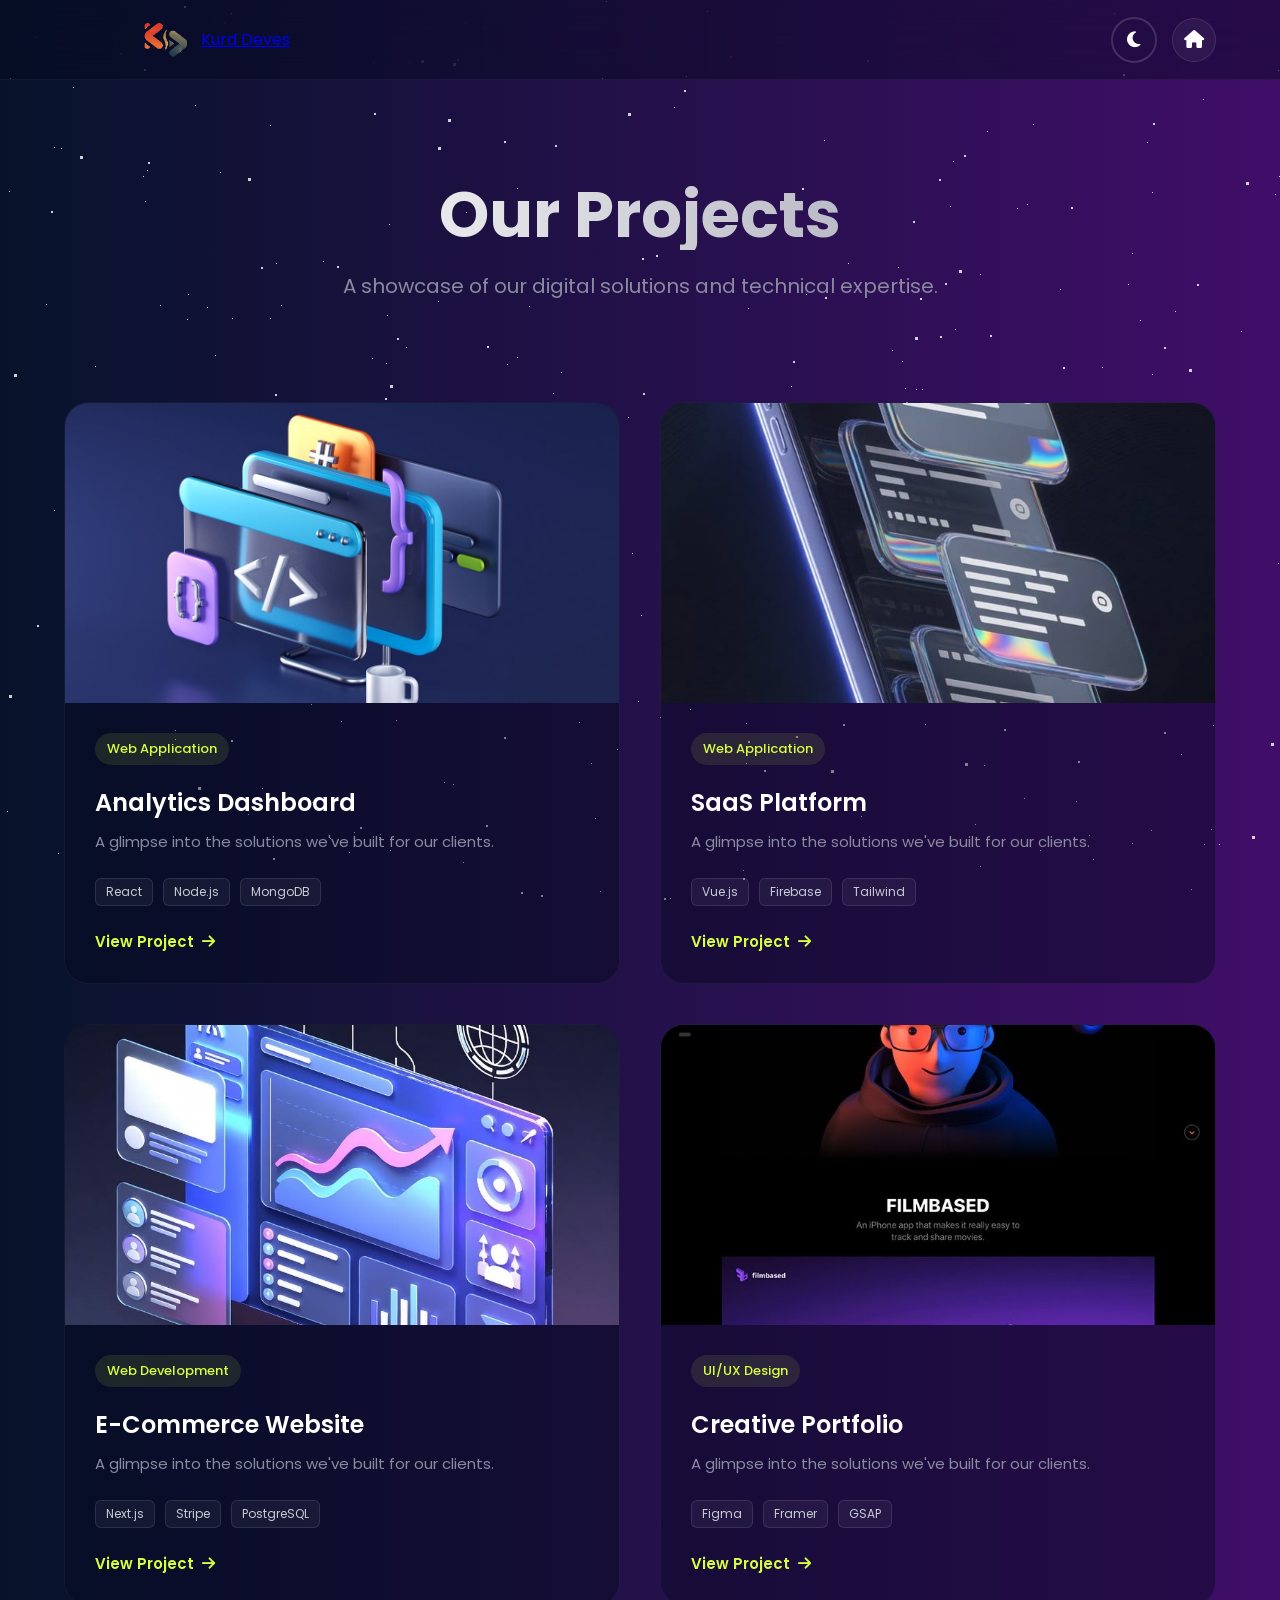
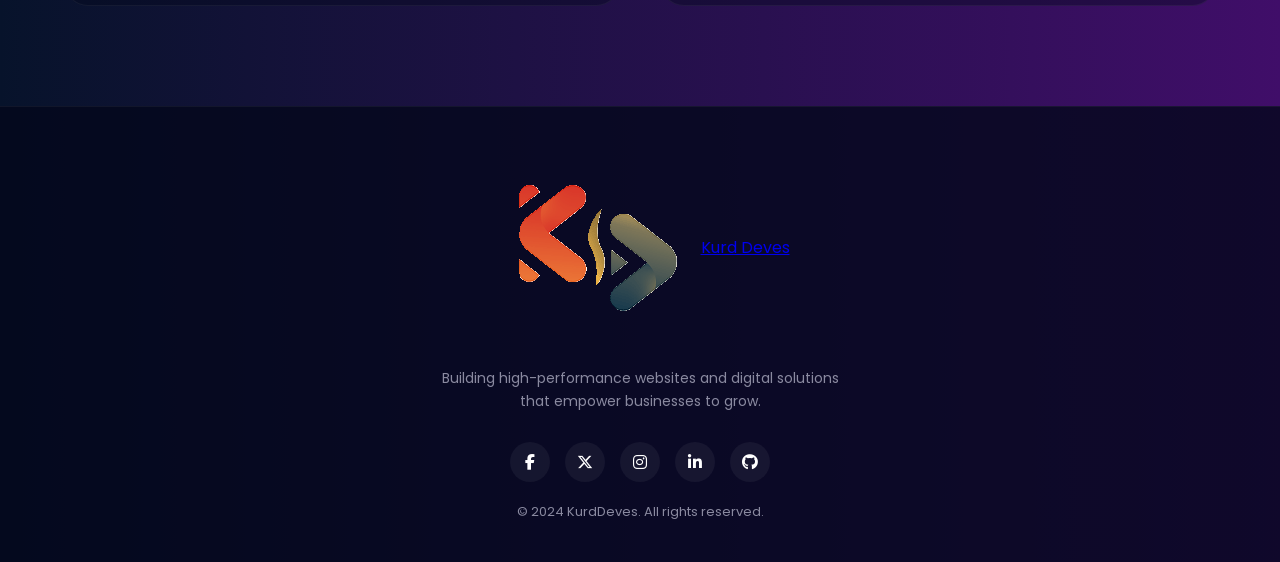
==== projects.html @ aea1fc6f "Initial commit" ====
<!DOCTYPE html>
<html lang="en" dir="ltr" data-theme="dark">

<head>
    <meta charset="UTF-8">
    <meta name="viewport" content="width=device-width, initial-scale=1.0">

    <title>Kurd Deves - Projects</title>

    <script>
        /* Apply saved language before paint to prevent a flash of the wrong language/direction */
        (function () {
            try {
                var l = localStorage.getItem('lang') || 'en';
                var el = document.documentElement;
                el.setAttribute('lang', l);
                el.setAttribute('dir', l === 'ku' ? 'rtl' : 'ltr');
            } catch (e) { }
        })();
    </script>
    <link rel="stylesheet" href="style.css">
    <link rel="stylesheet" href="projects.css">
    <link rel="preconnect" href="https://fonts.googleapis.com">
    <link rel="preconnect" href="https://fonts.gstatic.com" crossorigin>
    <link href="https://fonts.googleapis.com/css2?family=Poppins:wght@300;400;500;600;700;800&family=Noto+Kufi+Arabic:wght@300;400;500;600;700;800&display=swap"
        rel="stylesheet">
    <link rel="stylesheet" href="https://cdnjs.cloudflare.com/ajax/libs/font-awesome/6.7.2/css/all.min.css" />
</head>

<body class="projects-page">

    <!-- ================= Star Background for Dark Mode ================= -->
    <div id="stars-container">
        <div id="stars"></div>
        <div id="stars2"></div>
        <div id="stars3"></div>
    </div>
    
    <!-- ================= Page Loader ================= -->
    <div class="loader" id="page-loader">
        <div class="loader-blobs">
            <div class="blob blob-1"></div>
            <div class="blob blob-2"></div>
            <div class="blob blob-3"></div>
        </div>
    </div>

    <!-- ================= Simplified Navbar ================= -->
    <nav class="projects-navbar">
        <div class="projects-nav-left">
            <a href="Index.Html" class="logo">
                <img src="images/kurddeveslogo.png" alt="Kurd Deves Logo">
                <span>Kurd Deves</span>
            </a>
        </div>
        <div class="projects-nav-right">
            <!-- Theme Toggle -->
            <button class="theme-toggle" id="themeToggle" aria-label="Toggle theme" style="margin-right: 15px;">
                <i class="fa-solid fa-moon"></i>
            </button>
            
            <!-- Home Icon -->
            <a href="Index.Html" class="home-btn" aria-label="Home">
                <i class="fa-solid fa-house"></i>
            </a>
        </div>
    </nav>

    <!-- ================= Projects Hero ================= -->
    <section class="projects-hero">
        <div class="projects-hero-content reveal">
            <h1 data-i18n="projectsPage.ourProjects">Our Projects</h1>
            <p data-i18n="projectsPage.subtitle">A showcase of our digital solutions and technical expertise.</p>
        </div>
    </section>

    <!-- ================= Projects Grid ================= -->
    <div class="projects-page-content">
        <div class="projects-page-grid">
            
            <!-- Project 1 -->
            <div class="project-card-v2 reveal" data-delay="0">
                <div class="img-wrapper">
                    <img src="images/developing.JPG" alt="Analytics Dashboard web application project screenshot">
                </div>
                <div class="project-info">
                    <span class="project-category" data-i18n="projects.webApp">Web Application</span>
                    <h3>Analytics Dashboard</h3>
                    <p data-i18n="projects.text">A glimpse into the solutions we've built for our clients.</p>
                    <div class="project-tech">
                        <span>React</span>
                        <span>Node.js</span>
                        <span>MongoDB</span>
                    </div>
                    <a href="#" class="view-project-btn">
                        <span data-i18n="projectsPage.viewProject">View Project</span>
                        <i class="fa-solid fa-arrow-right"></i>
                    </a>
                </div>
            </div>

            <!-- Project 2 -->
            <div class="project-card-v2 reveal" data-delay="100">
                <div class="img-wrapper">
                    <img src="images/web app.JPG" alt="SaaS Platform web application project screenshot">
                </div>
                <div class="project-info">
                    <span class="project-category" data-i18n="projects.webApp">Web Application</span>
                    <h3>SaaS Platform</h3>
                    <p data-i18n="projects.text">A glimpse into the solutions we've built for our clients.</p>
                    <div class="project-tech">
                        <span>Vue.js</span>
                        <span>Firebase</span>
                        <span>Tailwind</span>
                    </div>
                    <a href="#" class="view-project-btn">
                        <span data-i18n="projectsPage.viewProject">View Project</span>
                        <i class="fa-solid fa-arrow-right"></i>
                    </a>
                </div>
            </div>

            <!-- Project 3 -->
            <div class="project-card-v2 reveal" data-delay="200">
                <div class="img-wrapper">
                    <img src="images/e comercial.JPG" alt="E-Commerce website development project screenshot">
                </div>
                <div class="project-info">
                    <span class="project-category" data-i18n="projects.webDev">Web Development</span>
                    <h3>E-Commerce Website</h3>
                    <p data-i18n="projects.text">A glimpse into the solutions we've built for our clients.</p>
                    <div class="project-tech">
                        <span>Next.js</span>
                        <span>Stripe</span>
                        <span>PostgreSQL</span>
                    </div>
                    <a href="#" class="view-project-btn">
                        <span data-i18n="projectsPage.viewProject">View Project</span>
                        <i class="fa-solid fa-arrow-right"></i>
                    </a>
                </div>
            </div>

            <!-- Project 4 -->
            <div class="project-card-v2 reveal" data-delay="300">
                <div class="img-wrapper">
                    <img src="images/profilio.JPG" alt="Creative Portfolio UI/UX design project screenshot">
                </div>
                <div class="project-info">
                    <span class="project-category" data-i18n="projects.uxDesign">UI/UX Design</span>
                    <h3>Creative Portfolio</h3>
                    <p data-i18n="projects.text">A glimpse into the solutions we've built for our clients.</p>
                    <div class="project-tech">
                        <span>Figma</span>
                        <span>Framer</span>
                        <span>GSAP</span>
                    </div>
                    <a href="#" class="view-project-btn">
                        <span data-i18n="projectsPage.viewProject">View Project</span>
                        <i class="fa-solid fa-arrow-right"></i>
                    </a>
                </div>
            </div>

        </div>
    </div>

    <!-- ================= Simplified Footer ================= -->
    <footer class="projects-footer">
        <a href="Index.Html" class="logo">
            <img src="images/kurddeveslogo.png" alt="Kurd Deves Logo">
            <span>Kurd Deves</span>
        </a>
        <p data-i18n="footer.tagline">Building high-performance websites and digital solutions that empower businesses to grow.</p>
        <div class="footer-socials">
            <a href="#" aria-label="Facebook"><i class="fa-brands fa-facebook-f"></i></a>
            <a href="#" aria-label="Twitter"><i class="fa-brands fa-x-twitter"></i></a>
            <a href="#" aria-label="Instagram"><i class="fa-brands fa-instagram"></i></a>
            <a href="#" aria-label="LinkedIn"><i class="fa-brands fa-linkedin-in"></i></a>
            <a href="#" aria-label="GitHub"><i class="fa-brands fa-github"></i></a>
        </div>
        <div style="margin-top: 20px; color: #8a8aa0; font-size: 13px;" data-i18n="footer.rights">
            © 2024 KurdDeves. All rights reserved.
        </div>
    </footer>

    <!-- ================= Scripts ================= -->
    <script src="i18n.js"></script>
    <script src="script.js"></script>
</body>

</html>
---- style.css ----
/* ================= Page Loader — Blob Animation ================= */

.loader {
    position: fixed;
    inset: 0;
    z-index: 9999;
    display: flex;
    flex-direction: column;
    align-items: center;
    justify-content: center;
    gap: 40px;
    background: linear-gradient(135deg, #07132b 0%, #400e69 100%);
    transition: opacity 0.6s ease, visibility 0.6s ease;
}

.loader.hidden {
    opacity: 0;
    visibility: hidden;
    pointer-events: none;
}

/* Gooey container — blur + contrast turns overlapping blobs into liquid metaballs */
.loader-blobs {
    position: relative;
    width: 150px;
    height: 150px;
    filter: blur(8px) contrast(18);
}

.blob {
    position: absolute;
    border-radius: 50%;
}

.blob-1 {
    width: 70px;
    height: 70px;
    background: #d7ff3f;
    top: 20px;
    left: 10px;
    animation: blobMove1 2.4s ease-in-out infinite alternate;
}

.blob-2 {
    width: 60px;
    height: 60px;
    background: #8f79ff;
    top: 50px;
    left: 70px;
    animation: blobMove2 3s ease-in-out infinite alternate;
}

.blob-3 {
    width: 50px;
    height: 50px;
    background: #7b58ff;
    top: 10px;
    left: 60px;
    animation: blobMove3 2.7s ease-in-out infinite alternate;
}

@keyframes blobMove1 {
    0% {
        transform: translate(0, 0) scale(1);
    }

    33% {
        transform: translate(30px, 20px) scale(1.1);
    }

    66% {
        transform: translate(10px, 50px) scale(0.9);
    }

    100% {
        transform: translate(40px, 10px) scale(1.15);
    }
}

@keyframes blobMove2 {
    0% {
        transform: translate(0, 0) scale(1);
    }

    33% {
        transform: translate(-20px, 30px) scale(1.2);
    }

    66% {
        transform: translate(20px, -25px) scale(0.85);
    }

    100% {
        transform: translate(-30px, 15px) scale(1.05);
    }
}

@keyframes blobMove3 {
    0% {
        transform: translate(0, 0) scale(1);
    }

    33% {
        transform: translate(25px, 35px) scale(0.9);
    }

    66% {
        transform: translate(-20px, 20px) scale(1.1);
    }

    100% {
        transform: translate(15px, -30px) scale(1.2);
    }
}

.loader-text {
    font-family: 'Poppins', sans-serif;
    font-size: 26px;
    font-weight: 700;
    color: #ffffff;
    letter-spacing: 5px;
    text-transform: uppercase;
    animation: loaderPulse 1.6s ease-in-out infinite;
}

@keyframes loaderPulse {

    0%,
    100% {
        opacity: 0.45;
    }

    50% {
        opacity: 1;
    }
}

/* ================= End Loader ================= */

/* Reset */

* {
    margin: 0;
    padding: 0;
    box-sizing: border-box;
}

body {
    font-family: 'Poppins', sans-serif;
    background: linear-gradient(90deg, #07132b, #400e69);
    overflow-x: hidden;
}

html {
    scroll-behavior: smooth;
}

/* ================= Kurdish (RTL) font + alignment support ================= */
/* Noto Kufi Arabic provides proper Arabic-script glyphs for the Kurdish translation */
html[dir="rtl"] body,
html[dir="rtl"] h1,
html[dir="rtl"] h2,
html[dir="rtl"] h3,
html[dir="rtl"] h4,
html[dir="rtl"] p,
html[dir="rtl"] span,
html[dir="rtl"] li,
html[dir="rtl"] a,
html[dir="rtl"] input,
html[dir="rtl"] textarea,
html[dir="rtl"] button,
html[dir="rtl"] kbd {
    font-family: 'Noto Kufi Arabic', 'Poppins', sans-serif;
}

/* Container */

.container {
    width: 90%;
    max-width: 1920px;
    margin: auto;
}

/* Header */

.header {
    width: 100%;
    padding: 20px 0;
    position: sticky;
    top: 0;
    z-index: 1000;
    background: rgba(10, 15, 30, 0.45);
    backdrop-filter: blur(20px);
    -webkit-backdrop-filter: blur(20px);
    border-bottom: 1px solid rgba(255, 255, 255, 0.08);
    box-shadow: 0 8px 32px 0 rgba(0, 0, 0, 0.37);
}

.header .container {
    display: flex;
    justify-content: space-between;
    align-items: center;
}

/* Header actions (language switch + theme toggle) */
.header-actions {
    display: flex;
    align-items: center;
    gap: 15px;
}

/* Logo */
.logo {
    display: flex;
    justify-content: center;
    align-items: center;
    flex-direction: row;
    gap: 10px;
}

.logo h2 {
    font-size: 32px;
    font-weight: 700;
    letter-spacing: 1px;
    color: white;
}

.logo img {
    width: 18%;
    height: 18%;
    max-width: fit-content;
}

/* Navigation */

.navbar ul {
    list-style: none;
    display: flex;
    gap: 30px;
}

.navbar a {
    color: white;
    font-weight: 500;
    text-decoration: none;
}

.navbar a:hover {
    color: #d7ff3f;
}

/* Burger button (hidden by default, shown on small mobile) */

.burger {
    display: none;
    background: rgba(255, 255, 255, .08);
    border: 1px solid rgba(255, 255, 255, .15);
    color: white;
    width: 44px;
    height: 44px;
    border-radius: 12px;
    font-size: 20px;
    cursor: pointer;
    align-items: center;
    justify-content: center;
    transition: background .3s ease, color .3s ease, border-color .3s ease, transform .3s ease, box-shadow .3s ease;
    -webkit-tap-highlight-color: transparent;
}

.burger:hover {
    background: #d7ff3f;
    color: #111;
    border-color: #d7ff3f;
    transform: translateY(-3px);
    box-shadow: 0 8px 22px rgba(215, 255, 63, .35);
}

.burger:hover i {
    transform: rotate(90deg);
}

.burger:active {
    transform: translateY(-1px) scale(.95);
}

.burger i {
    transition: transform .3s ease;
}

/* ================= Sidebar mobile navigation ================= */

/* Backdrop that dims the page content behind the sidebar */
.nav-backdrop {
    position: fixed;
    inset: 0;
    z-index: 1999;
    background: rgba(0, 0, 0, 0);
    pointer-events: none;
    transition: background 0.35s ease;
}

.nav-backdrop.open {
    background: rgba(0, 0, 0, 0.55);
    pointer-events: all;
}

.nav-overlay {
    position: fixed;
    top: 0;
    right: 0;
    z-index: 2000;
    width: 320px;
    max-width: 85vw;
    height: 100vh;
    overflow-y: auto;
    padding: 18px;
    background: rgba(10, 15, 30, 0.65);
    backdrop-filter: blur(24px);
    -webkit-backdrop-filter: blur(24px);
    transform: translateX(100%);
    transition: transform 0.38s cubic-bezier(0.25, 0.46, 0.45, 0.94),
        visibility 0.38s ease;
    box-shadow: -8px 0 32px 0 rgba(0, 0, 0, 0.4);
    border-left: 1px solid rgba(255, 255, 255, 0.08);
    /* Always in the DOM flow; visibility toggled via transform */
    display: block !important;
    visibility: hidden;
}

.nav-overlay.open {
    transform: translateX(0);
    visibility: visible;
}

.nav-header {
    display: flex;
    align-items: center;
    justify-content: space-between;
    min-height: 48px;
    padding: 0 4px;
}

.nav-overlay .brand {
    color: #fff;
    font-size: 22px;
    font-weight: 800;
    letter-spacing: -.04em;
}

.sidebar-search {
    display: flex;
    align-items: center;
    gap: 10px;
    height: 46px;
    width: 100%;
    margin: 25px 0 0;
    padding: 0 14px;
    color: #bcbcbc;
    background: rgba(255, 255, 255, .06);
    border: 1px solid rgba(255, 255, 255, .12);
    border-radius: 24px;
    backdrop-filter: blur(8px);
    transition: border-color .35s ease, box-shadow .35s ease, background .35s ease;
}

/* Language switch area inside the sidebar */
.sidebar-lang {
    display: flex;
    align-items: center;
    gap: 12px;
    padding: 0 12px 16px;
}
.sidebar-search>i {
    font-size: 14px;
    color: #bcbcbc;
    transition: color .35s ease;
    flex-shrink: 0;
}

.sidebar-search input {
    flex: 1;
    min-width: 0;
    border: none;
    outline: none;
    background: transparent;
    color: #ffffff;
    font-family: 'Poppins', sans-serif;
    font-size: 14px;
    font-weight: 400;
}

.sidebar-search input::placeholder {
    color: #8a8aa0;
}

.sidebar-search input::-webkit-search-cancel-button {
    -webkit-appearance: none;
    appearance: none;
}

.sidebar-search:hover {
    border-color: rgba(215, 255, 63, .45);
    background: rgba(255, 255, 255, .09);
}

.sidebar-search:focus-within {
    border-color: #d7ff3f;
    background: rgba(255, 255, 255, .1);
    box-shadow: 0 0 0 4px rgba(215, 255, 63, .12);
}

.sidebar-search:focus-within>i {
    color: #d7ff3f;
}

.sidebar-search:focus-within .search-kbd {
    opacity: 0;
    width: 0;
    padding: 0;
    min-width: 0;
    border: none;
}

.close-button {
    display: grid;
    place-items: center;
    width: 42px;
    height: 42px;
    border: 1px solid rgba(255, 255, 255, .22);
    border-radius: 50%;
    color: #ffffff;
    background: #05050b;
    cursor: pointer;
    transition: background .2s ease, color .2s ease, transform .2s ease;
}

.close-button:hover {
    color: #d7ff3f;
    background: #11101b;
}

.close-button:active {
    transform: scale(.95);
}

.close-button svg {
    width: 19px;
    height: 19px;
}

.nav-divider {
    height: 1px;
    margin: 34px 0;
    background: linear-gradient(90deg, transparent, rgba(255, 255, 255, .18) 12%, rgba(255, 255, 255, .18) 88%, transparent);
}

.nav-overlay .eyebrow {
    margin: 0 12px 16px;
    color: #d7ff3f;
    font-size: 13px;
    font-weight: 700;
    text-transform: uppercase;
    letter-spacing: .04em;
}

.menu {
    display: grid;
    gap: 4px;
}

.menu a {
    display: flex;
    align-items: center;
    min-height: 48px;
    padding: 0 12px;
    border-radius: 8px;
    color: rgba(255, 255, 255, .9);
    font-size: 16px;
    text-decoration: none;
    transition: color .2s ease, background .2s ease, padding .2s ease;
}

.menu a:hover,
.menu a:focus-visible {
    padding-left: 16px;
    color: #d7ff3f;
    background: rgba(215, 255, 63, .15);
    outline: none;
}

.useraccount {
    display: flex;
    flex-direction: row;
    gap: 24PX;
}

.user-icon {
    width: 46px;
    height: 46px;
    border: 2px solid rgba(255, 255, 255, .15);
    border-radius: 50%;
    display: flex;
    align-items: center;
    justify-content: center;
    color: white;
    font-size: 18px;
    transition: .35s;
}

.user-icon:hover {
    background: #d7ff3f;
    color: #111;
}

/* Header search bar (right of the user icon) */

.header-search {
    display: flex;
    align-items: center;
    gap: 10px;
    height: 46px;
    width: 220px;
    padding: 0 14px;
    color: #bcbcbc;
    background: rgba(255, 255, 255, .06);
    border: 1px solid rgba(255, 255, 255, .12);
    border-radius: 24px;
    backdrop-filter: blur(8px);
    transition: width .35s ease, border-color .35s ease, box-shadow .35s ease, background .35s ease;
}

.header-search>i {
    font-size: 14px;
    color: #bcbcbc;
    transition: color .35s ease;
    flex-shrink: 0;
}

.header-search input {
    flex: 1;
    min-width: 0;
    border: none;
    outline: none;
    background: transparent;
    color: #ffffff;
    font-family: 'Poppins', sans-serif;
    font-size: 14px;
    font-weight: 400;
}

.header-search input::placeholder {
    color: #8a8aa0;
}

/* Remove the browser-default clear button (we rely on the kbd hint + Escape) */
.header-search input::-webkit-search-cancel-button {
    -webkit-appearance: none;
    appearance: none;
}

.header-search:hover {
    border-color: rgba(215, 255, 63, .45);
    background: rgba(255, 255, 255, .09);
}

.header-search:focus-within {
    width: 280px;
    border-color: #d7ff3f;
    background: rgba(255, 255, 255, .1);
    box-shadow: 0 0 0 4px rgba(215, 255, 63, .12);
}

.header-search:focus-within>i {
    color: #d7ff3f;
}

.search-kbd {
    flex-shrink: 0;
    min-width: 22px;
    height: 22px;
    padding: 0 6px;
    display: inline-flex;
    align-items: center;
    justify-content: center;
    font-family: 'Poppins', sans-serif;
    font-size: 12px;
    font-weight: 600;
    color: #bcbcbc;
    background: rgba(255, 255, 255, .08);
    border: 1px solid rgba(255, 255, 255, .15);
    border-radius: 6px;
    transition: color .35s ease, border-color .35s ease;
}

.header-search:focus-within .search-kbd {
    opacity: 0;
    width: 0;
    padding: 0;
    min-width: 0;
    border: none;
}

/* Button */

.btn {
    background: #2563eb;
    color: white;
    padding: 12px 25px;
    border-radius: 8px;
    text-decoration: none;
    transition: .3s;
}

.btn:hover {
    background: #1d4ed8;
}

/* ================= HERO ================= */

.hero {

    min-height: 100vh;
    display: flex;
    align-items: center;
    position: relative;
    overflow: hidden;
}

.hero-container {
    display: flex;
    padding: 70px 0;
    align-items: center;
    justify-content: space-between;
    gap: 80px;
}

.hero-left {
    flex: 1;
    color: #fff;
}

.hero-left h1 {
    font-size: 78px;
    font-weight: 800;
    line-height: 1.05;
    letter-spacing: -2px;
    color: white;
}

.hero-left span {
    color: #8a78ff;
}

.hero-left span {
    color: #8f79ff;
}

.hero-left p {
    margin-top: 30px;
    margin-bottom: 45px;
    font-size: 24px;
    line-height: 1.8;
    color: #ececec;
    max-width: 540px;
}

.hero-buttons {
    display: flex;
    gap: 20px;
}

.btn-primary {
    background: #d8ff38;
    padding: 18px 36px;
    border-radius: 14px;
    color: #111;
    font-weight: 700;
    text-decoration: none;
    box-shadow: 0 10px 35px rgba(215, 255, 63, .30);
    transition: .35s;
}

.btn-primary:hover {
    transform: translateY(-4px);
}

.btn-secondary {
    padding: 18px 36px;
    border: 2px solid rgba(255, 255, 255, .35);
    border-radius: 14px;
    color: white;
    text-decoration: none;
    backdrop-filter: blur(8px);
    transition: .35s;
}

.btn-secondary:hover {
    background: rgba(255, 255, 255, .08);
}

.btn-secondary {
    border: 2px solid rgba(255, 255, 255, .4);
    color: #fff;
    text-decoration: none;
    padding: 18px 35px;
    border-radius: 14px;
}

.hero-right {
    flex: 1;
    display: flex;
    justify-content: center;
}

.hero-right img {
    width: 760px;
    max-width: 100%;
    filter:
        drop-shadow(0 45px 55px rgba(0, 0, 0, .55));
    animation: float 5s ease-in-out infinite;
}

.btn-primary,
.projects-btn {

    display: inline-flex;

    align-items: center;

    gap: 14px;

}

.btn-primary i,
.projects-btn i {

    transition: .35s;

}

.btn-primary:hover i,
.projects-btn:hover i {

    transform: translateX(6px);

}

@keyframes float {

    0% {

        transform: translateY(0);

    }

    50% {

        transform: translateY(-18px);

    }

    100% {

        transform: translateY(0);

    }

}

@keyframes float {

    0% {

        transform: translateY(0);

    }

    50% {

        transform: translateY(-18px);

    }

    100% {

        transform: translateY(0);

    }

}

@keyframes float {

    0% {

        transform: translateY(0);

    }

    50% {

        transform: translateY(-18px);

    }

    100% {

        transform: translateY(0);

    }

}

.shape {

    position: absolute;

    border: 2px solid rgba(145, 120, 255, .45);

}

.shape-1 {
    width: 170px;
    height: 170px;
    right: 260px;
    top: 180px;
    transform: rotate(45deg);
}

.shape-2 {
    width: 120px;
    height: 120px;
    right: 70px;
    top: 250px;
    border-color: #d7ff3f;
}

.dots {
    position: absolute;
    right: 330px;
    top: 110px;
    width: 80px;
    height: 80px;
    background-image: radial-gradient(#d7ff3f 2px, transparent 2px);
    background-size: 18px 18px;
    opacity: .45;
}


/* ================= Brands ================= */

.brands {
    margin-top: -60px;
    position: relative;
    z-index: 100;
}

.brands-container {
    background: #0c1025;
    border-radius: 18px;
    padding: 35px 50px;
    display: flex;
    align-items: center;
    justify-content: space-between;
    box-shadow: 0 20px 40px rgba(0, 0, 0, .35);
}

.brands-title {
    color: white;
    font-size: 15px;
    font-weight: 600;
    line-height: 1.7;
    text-transform: uppercase;
}

.brand-item {
    color: white;
    font-size: 30px;
    font-weight: 600;
    opacity: .85;
    transition: .3s;
    cursor: pointer;
}

.brand-item:hover {
    color: #acff3f;
    transform: translateY(-3px);
}

/*================ ABOUT ================*/

.about {
    padding: 120px 0 60px;
}

.section-tag {
    color: #97d800;
    font-size: 14px;
    letter-spacing: 2px;
    font-weight: 600;
}

.section-title {
    font-size: 56px;
    font-weight: 700;
    margin: 18px 0;
    color: white;
}

.section-text {
    font-size: 24px;
    line-height: 1.9;
    max-width: 760px;
    color: #ececec;
}

/*================ SERVICES ================*/

.services {
    padding: 80px 0 120px;
}

.service-grid {
    margin-top: 60px;
    display: grid;
    grid-template-columns: repeat(4, 1fr);
    gap: 30px;
}

.service-card {
    background: rgba(25, 20, 70, .35);
    backdrop-filter: blur(18px);
    border: 2px solid rgba(143, 121, 255, .8);
    border-radius: 24px;
    padding: 42px;
    transition: .45s;
    box-shadow:
        0 0 0 rgba(0, 0, 0, 0),
        0 0 35px rgba(123, 88, 255, .25);
}

.service-card.active {
    border: 2px solid #d7ff3f;
    box-shadow:
        0 0 40px rgba(215, 255, 63, .25);
}

.service-card:hover {
    transform: translateY(-12px);
    box-shadow:
        0 20px 60px rgba(0, 0, 0, .4),
        0 0 45px #7b58ff;
}

.icon {
    width: 82px;
    height: 82px;
    border-radius: 20px;
    background: rgba(60, 45, 120, .5);
    backdrop-filter: blur(10px);
    display: flex;
    align-items: center;
    justify-content: center;
    font-size: 34px;
    margin-bottom: 35px;
    box-shadow:
        0 10px 30px rgba(0, 0, 0, .35);
}

.icon {
    font-size: 32px;
    color: #8f79ff;
}

.service-card.active .icon {
    color: #d7ff3f;

}

.service-card h3 {
    color: white;
    margin-bottom: 20px;
    font-size: 28px;
}

.service-card p {
    color: #ddd;
    line-height: 1.8;
    margin-bottom: 30px;
}

.service-card a {
    display: inline-flex;
    gap: 10px;
    align-items: center;
    color: #d7ff3f;
    font-size: 18px;
    font-weight: 600;
    text-decoration: none;
    transition: .3s;
}

.service-card a:hover {
    letter-spacing: 1px;
}

@media(max-width:1100px) {

    .service-grid {
        grid-template-columns: repeat(2, 1fr);
    }

}

@media(max-width:768px) {

    .service-grid {
        grid-template-columns: 1fr;
    }

    .section-title {
        font-size: 42px;
    }

    .section-text {
        font-size: 18px;
    }

}

/*================ Projects ================*/

.projects {
    padding: 120px 0;
}

.projects-header {
    display: flex;
    justify-content: space-between;
    align-items: end;
    margin-bottom: 60px;
}

.projects-btn {
    padding: 18px 30px;
    border: 2px solid rgba(255, 255, 255, .15);
    border-radius: 14px;
    color: white;
    text-decoration: none;
    backdrop-filter: blur(10px);
    transition: .35s;
}

.projects-btn:hover {
    background: #d7ff3f;
    color: #111;
}

.projects-grid {
    display: grid;
    grid-template-columns: repeat(4, 1fr);
    gap: 25px;
}

.project-card {
    background: rgba(18, 18, 40, .55);
    border: 2px solid rgba(255, 255, 255, .08);
    border-radius: 22px;
    overflow: hidden;
    transition: .4s;
    box-shadow: 0 0 30px rgba(0, 0, 0, .25);
}

.project-card:hover {
    transform: translateY(-10px);
    box-shadow: 0 0 40px rgba(124, 88, 255, .45);
}

.project-card img {
    width: 100%;
    height: 250px;
    object-fit: cover;
    display: block;
}

.project-content {
    padding: 24px;
}

.project-content h3 {
    color: white;
    font-size: 28px;
    margin-bottom: 10px;
}

.project-content span {
    color: #bcbcbc;
    font-size: 18px;
}

/*================ Projects ================*/

.technologies {

    margin-top: 50px;

    background: rgba(8, 8, 20, .55);

    padding: 30px;

    border-radius: 22px;

}

.tech-row {
    display: flex;
    justify-content: space-between;
    align-items: center;
    flex-wrap: wrap;
    gap: 25px;
}

.tech-row span {
    color: #8f79ff;
    font-weight: 700;
}

.tech-row div {
    color: white;
    font-size: 20px;
    font-weight: 500;
    transition: .3s;
}

.tech-row div:hover {
    color: #d7ff3f;
}

/*================ CTA ================*/

.feature {
    display: flex;
    align-items: center;
    justify-content: space-between;
    padding-bottom: 20px;
    border-bottom: 1px dashed rgba(255, 255, 255, .15);
    font-size: 22px;
    color: white;
}

.feature i {
    color: #8f79ff;
    font-size: 28px;
    margin-right: 18px;
    text-shadow: 0 0 15px rgba(143, 121, 255, .7);
}

.cta {
    padding: 120px 0 70px;
}

.cta-box {
    background: #090915;
    border: 2px solid rgba(255, 255, 255, .06);
    border-radius: 28px;
    display: grid;
    grid-template-columns: 1.1fr 1fr 1fr;
    overflow: hidden;
    box-shadow: 0 0 60px rgba(0, 0, 0, .45);
}

.cta-image img {
    width: 100%;
    height: 100%;
    object-fit: cover;
    display: block;
}

.cta-content {
    padding: 70px 55px;
}

.cta-content h2 {
    font-size: 56px;
    color: white;
    margin: 20px 0;
}

.cta-content p {
    font-size: 22px;
    line-height: 1.8;
    color: #ddd;
    margin-bottom: 40px;
}

.cta-features {
    padding: 70px 45px;
    display: flex;
    flex-direction: column;
    justify-content: center;
    gap: 35px;
}

.feature {
    font-size: 24px;
    color: white;
    padding-bottom: 20px;
    border-bottom: 1px dashed rgba(255, 255, 255, .2);
}

/*================ FOOTER ================*/

footer {
    padding: 70px 0;
    background: #05050d;
    margin-top: 70px;
}

.footer-grid {
    display: grid;
    grid-template-columns: 2fr 1fr 1fr 1fr 1fr;
    gap: 60px;
}

.footer-grid h2 {
    color: white;
    font-size: 40px;
    margin-bottom: 25px;
}

.footer-grid h3 {
    color: white;
    margin-bottom: 25px;
}

.footer-grid p {
    color: #d5d5d5;
    line-height: 1.8;
}

.footer-grid ul {
    list-style: none;
    padding: 0;
}

.footer-grid li {
    margin-bottom: 18px;
    color: #d5d5d5;
    cursor: pointer;
    transition: .3s;
}

.footer-grid li:hover {
    color: #d7ff3f;
}

.socials {
    display: flex;
    gap: 18px;
}

.socials a {
    width: 50px;
    height: 50px;
    border-radius: 50%;
    background: #1b1b2f;
    display: flex;
    align-items: center;
    justify-content: center;
    text-decoration: none;
    color: white;
    transition: .3s;
}

.socials a:hover {
    background: #d7ff3f;
    color: black;
}

.footer-bottom {
    margin-top: 70px;
    padding-top: 35px;
    border-top: 1px solid rgba(255, 255, 255, .08);
    display: flex;
    justify-content: space-between;
    align-items: center;
}

.footer-bottom a {
    color: #d5d5d5;
    margin-left: 35px;
    text-decoration: none;
}

.footer-bottom a:hover {
    color: #d7ff3f;
}

.footer-grid li {
    display: flex;
    align-items: center;
    gap: 14px;
    margin-bottom: 18px;
}

.footer-grid li i {
    width: 22px;
    color: #8f79ff;
}

/* ================= Ultra Large Screen (max-width: 1920px) ================= */

@media (max-width: 1920px) {
    .container {
        width: 90%;
    }

    /* ---------- Hero ---------- */
    .hero-container {
        gap: 70px;
    }

    .hero-left h1 {
        font-size: 74px;
        letter-spacing: -1.8px;
    }

    .hero-left p {
        font-size: 23px;
        max-width: 520px;
    }

    .hero-right img {
        width: 700px;
    }

    /* ---------- Sections ---------- */
    .section-title {
        font-size: 56px;
    }

    .section-text {
        font-size: 22px;
    }
}

/* ================= Large Screen (max-width: 1440px) ================= */

@media (max-width: 1440px) {

    .container {
        width: 88%;
    }

    /* ---------- Header ---------- */
    .logo h2 {
        font-size: 28px;
    }

    .navbar ul {
        gap: 24px;
    }

    .header-search {
        width: 200px;
    }

    .header-search:focus-within {
        width: 250px;
    }

    /* ---------- Hero ---------- */
    .hero-container {
        gap: 60px;
        padding: 80px 0;
    }

    .hero-left h1 {
        font-size: 70px;
        letter-spacing: -1.5px;
    }

    .hero-left p {
        font-size: 22px;
        max-width: 480px;
    }

    .hero-right img {
        width: 640px;
    }

    /* ---------- Sections ---------- */
    .section-title {
        font-size: 52px;
    }

    .section-text {
        font-size: 20px;
    }

    /* ---------- Services ---------- */
    .service-grid {
        gap: 28px;
    }

    /* ---------- Projects ---------- */
    .projects-grid {
        gap: 28px;
    }

    /* ---------- CTA ---------- */
    .cta-content h2 {
        font-size: 48px;
    }

    .cta-content p {
        font-size: 18px;
    }
}

/* ================= Responsive ================= */

@media (max-width: 1200px) {
    .hero-container {
        gap: 48px;
    }

    .hero-left h1 {
        font-size: 62px;
    }

    .hero-left p {
        font-size: 20px;
    }

    .brands-container {
        gap: 24px;
        flex-wrap: wrap;
        justify-content: center;
        text-align: center;
    }

    .projects-grid {
        grid-template-columns: repeat(2, 1fr);
    }

    .cta-box {
        grid-template-columns: 1fr 1fr;
    }

    .cta-features {
        grid-column: 1 / -1;
        padding-top: 0;
    }

    .footer-grid {
        grid-template-columns: repeat(2, 1fr);
    }

    /* Slightly smaller search to fit the busier header layout */
    .header-search {
        width: 180px;
    }

    .header-search:focus-within {
        width: 220px;
    }
}

/* ================= Burger Nav + Wide Sidebar: 761px–1024px ================= */

@media (max-width: 1024px) {

    /* ---------- Header: switch to burger navigation ---------- */
    .header .container {
        position: relative;
        justify-content: space-between;
    }

    /* Hide the full desktop navbar and user account area */
    .navbar,
    .useraccount {
        display: none;
    }

    /* Keep theme toggle visible */
    .theme-toggle {
        display: flex;
    }

    /* Hide language button from header when burger menu appears */
    .header-actions .language-switch-wrapper {
        display: none;
    }

    /* Position theme toggle near the burger menu */
    .header-actions {
        margin-left: auto;
        margin-right: 20px;
    }

    /* Show burger button in the right corner */
    .burger {
        display: flex;
        order: 999;
    }

    /* Wider sidebar for tablet/medium screens (761px–1024px) */
    .nav-overlay {
        width: 480px;
    }

    /* ---------- Hero ---------- */
    .hero-container {
        flex-direction: column;
        text-align: center;
        padding: 56px 0;
    }

    .hero-left p {
        max-width: 100%;
        margin-left: auto;
        margin-right: auto;
    }

    .hero-buttons {
        justify-content: center;
        flex-wrap: wrap;
    }

    .hero-buttons {
        justify-content: center;
        flex-wrap: wrap;
    }

    .hero-right img {
        width: min(620px, 100%);
    }

    /* ---------- Sections ---------- */
    .section-title {
        font-size: 46px;
    }

    .section-text {
        font-size: 19px;
    }

    /* ---------- Projects ---------- */
    .projects-header {
        flex-direction: column;
        align-items: flex-start;
        gap: 24px;
    }

    /* ---------- CTA ---------- */
    .cta-box {
        grid-template-columns: 1fr;
    }

    .cta-image {
        max-height: 360px;
    }

    .cta-content,
    .cta-features {
        padding: 42px;
    }

    .cta-content h2 {
        font-size: 44px;
    }

    .cta-content p {
        font-size: 18px;
    }
}

/* ================= Burger Nav: 760px breakpoint ================= */

@media (max-width: 760px) {
    .container {
        width: 92%;
    }

    .header {
        padding: 16px 0;
    }

    .header .container {
        position: relative;
        justify-content: space-between;
    }

    /* Hide desktop nav, user account, and search bar */
    .navbar,
    .useraccount {
        display: none;
    }

    /* Narrow sidebar back to 320px on smaller mobile screens */
    .nav-overlay {
        width: 320px;
    }

    .logo h2 {
        font-size: 24px;
    }

    .logo img {
        width: 40px;
        height: 40px;
    }

    .hero-left h1 {
        font-size: 48px;
    }

    .hero-left p {
        font-size: 18px;
        margin-top: 22px;
        margin-bottom: 32px;
    }

    .btn-primary,
    .btn-secondary {
        padding: 15px 24px;
    }

    .service-grid,
    .projects-grid,
    .footer-grid {
        grid-template-columns: 1fr;
    }

    .service-card,
    .project-card {
        padding: 28px;
    }

    .section-title {
        font-size: 38px;
    }

    .section-text {
        font-size: 17px;
        line-height: 1.75;
    }

    .projects {
        padding: 90px 0;
    }

    .technologies {
        padding: 22px;
    }

    .tech-row {
        justify-content: center;
        text-align: center;
    }

    .tech-row div {
        font-size: 17px;
    }

    .cta-content,
    .cta-features {
        padding: 30px 22px;
    }

    .cta-content h2 {
        font-size: 34px;
    }

    .cta-features {
        gap: 20px;
    }

    .feature {
        font-size: 18px;
    }

    .footer-grid {
        gap: 32px;
    }

    .footer-bottom {
        flex-direction: column;
        gap: 16px;
        text-align: center;
    }

    .footer-bottom a {
        margin: 0 16px;
    }
}

/* ================= Small Mobile (max-width: 480px) ================= */

@media (max-width: 480px) {

    html {
        font-size: 15px;
    }

    .container {
        width: 90%;
    }

    /* ---------- Header ---------- */
    .header {
        padding: 12px 0;
    }

    .header .container {
        gap: 12px;
        position: relative;
        justify-content: space-between;
    }

    .logo {
        gap: 8px;
    }

    .logo h2 {
        font-size: 20px;
        letter-spacing: .5px;
    }

    .logo img {
        width: 32px;
        height: 32px;
    }

    /* ── Full-screen nav at 480px ──
       Override the right-side sidebar: expand to cover the whole viewport
       and switch from a translateX slide to a fade entrance.             */
    .nav-overlay {
        inset: 0;
        /* cover the full screen */
        width: 100%;
        max-width: 100%;
        transform: none;
        /* disable the slide-in */
        opacity: 0;
        pointer-events: none;
        transition: opacity 0.3s ease, visibility 0.3s ease;
        border-left: none;
        box-shadow: none;
    }

    .nav-overlay.open {
        transform: none;
        /* keep no slide */
        opacity: 1;
        pointer-events: all;
    }

    /* Backdrop not needed — overlay covers everything */
    .nav-backdrop {
        display: none !important;
    }

    /* ---------- Hero ---------- */
    .hero {
        min-height: auto;
    }

    .hero-container {
        padding: 36px 0 50px;
        gap: 30px;
    }

    .hero-left h1 {
        font-size: 34px;
        letter-spacing: -1px;
        line-height: 1.1;
    }

    .hero-left p {
        font-size: 15px;
        line-height: 1.7;
        margin-top: 18px;
        margin-bottom: 28px;
    }

    .hero-buttons {
        flex-direction: column;
        align-items: stretch;
        gap: 14px;
    }

    .btn-primary,
    .btn-secondary {
        justify-content: center;
        width: 100%;
        padding: 14px 20px;
        font-size: 15px;
    }

    .hero-right img {
        width: 100%;
    }

    /* Hide decorative shapes/dots that overflow on tiny screens */
    .shape,
    .dots {
        display: none;
    }

    /* ---------- Brands ---------- */
    .brands {
        margin-top: -20px;
    }

    .brands-container {
        padding: 22px 16px;
        gap: 14px;
    }

    .brands-title {
        font-size: 13px;
    }

    .brand-item {
        font-size: 20px;
    }

    /* ---------- Sections ---------- */
    .about,
    .services,
    .projects,
    .cta,
    footer {
        padding-top: 60px;
        padding-bottom: 60px;
    }

    .section-tag {
        font-size: 11px;
        letter-spacing: 1.5px;
    }

    .section-title {
        font-size: 28px;
        margin: 12px 0;
    }

    .section-text {
        font-size: 15px;
        line-height: 1.7;
    }

    /* ---------- Services ---------- */
    .service-grid {
        gap: 20px;
        margin-top: 40px;
    }

    .service-card {
        padding: 24px;
    }

    .icon {
        width: 60px;
        height: 60px;
        border-radius: 16px;
        font-size: 24px;
        margin-bottom: 22px;
    }

    .service-card h3 {
        font-size: 20px;
        margin-bottom: 14px;
    }

    .service-card p {
        font-size: 14px;
        line-height: 1.7;
        margin-bottom: 22px;
    }

    .service-card a {
        font-size: 15px;
    }

    /* ---------- Projects ---------- */
    .projects-header {
        gap: 18px;
        margin-bottom: 40px;
    }

    .projects-btn {
        padding: 14px 22px;
        font-size: 14px;
        justify-content: center;
    }

    .projects-grid {
        gap: 20px;
    }

    .project-card img {
        height: 190px;
    }

    .project-content {
        padding: 18px;
    }

    .project-content h3 {
        font-size: 20px;
    }

    .project-content span {
        font-size: 14px;
    }

    /* ---------- Technologies ---------- */
    .technologies {
        padding: 20px;
        margin-top: 40px;
    }

    .tech-row {
        gap: 14px 18px;
    }

    .tech-row span {
        width: 100%;
        text-align: center;
        font-size: 13px;
    }

    .tech-row div {
        font-size: 15px;
    }

    /* ---------- CTA ---------- */
    .cta-box {
        border-radius: 20px;
    }

    .cta-image {
        max-height: 240px;
    }

    .cta-content {
        padding: 30px 20px;
    }

    .cta-content h2 {
        font-size: 26px;
        margin: 14px 0;
    }

    .cta-content p {
        font-size: 15px;
        line-height: 1.7;
        margin-bottom: 28px;
    }

    .cta-features {
        padding: 26px 20px;
        gap: 18px;
    }

    .feature {
        font-size: 15px;
        padding-bottom: 14px;
    }

    .feature i {
        font-size: 22px;
        margin-right: 12px;
    }

    /* ---------- Footer ---------- */
    .footer-grid {
        gap: 30px;
    }

    .footer-grid h2 {
        font-size: 22px;
        margin-bottom: 16px;
    }

    .footer-grid h3 {
        font-size: 17px;
        margin-bottom: 16px;
    }

    .footer-grid p {
        font-size: 14px;
    }

    .footer-grid li {
        font-size: 14px;
        margin-bottom: 14px;
    }

    .socials {
        flex-wrap: wrap;
        gap: 12px;
    }

    .socials a {
        width: 42px;
        height: 42px;
        font-size: 16px;
    }

    .footer-bottom {
        flex-direction: column;
        gap: 14px;
        text-align: center;
    }

    .footer-bottom p {
        font-size: 13px;
    }

    .footer-bottom a {
        margin: 0 10px;
        font-size: 13px;
    }

    .footer-bottom div {
        display: flex;
        flex-wrap: wrap;
        justify-content: center;
        gap: 10px;
    }
}

/* ================= Theme Toggle Button ================= */

.theme-toggle {
    width: 46px;
    height: 46px;
    border: 2px solid rgba(255, 255, 255, .15);
    border-radius: 50%;
    display: flex;
    align-items: center;
    justify-content: center;
    color: white;
    font-size: 18px;
    cursor: pointer;
    background: transparent;
    transition: .35s;
    -webkit-tap-highlight-color: transparent;
}

.theme-toggle:hover {
    background: #d7ff3f;
    color: #111;
    border-color: #d7ff3f;
}

.theme-toggle:active {
    transform: scale(.92);
}

.theme-toggle i {
    transition: transform .4s ease;
}

.theme-toggle:hover i {
    transform: rotate(30deg);
}

/* ================= Smooth Theme Transition ================= */

body,
.header,
.nav-overlay,
.hero,
.brands-container,
.about,
.services,
.projects,
.technologies,
.cta-box,
footer,
.service-card,
.project-card,
.btn-secondary,
.projects-btn,
.header-search,
.sidebar-search,
.user-icon,
.theme-toggle {
    transition: background-color 0.4s ease, color 0.4s ease, border-color 0.4s ease, box-shadow 0.4s ease;
}

/* ================= Light Theme Overrides ================= */

[data-theme="light"] body {
    background: linear-gradient(90deg, #f0f2f5, #e2e6ed);
}

[data-theme="light"] .loader {
    background: linear-gradient(135deg, #e2e6ed 0%, #c8cee0 100%);
}

[data-theme="light"] .loader-text {
    color: #1a1a2e;
}

/* Header */
[data-theme="light"] .header {
    background: rgba(255, 255, 255, 0.65);
    backdrop-filter: blur(20px);
    -webkit-backdrop-filter: blur(20px);
    border-bottom: 1px solid rgba(255, 255, 255, 0.4);
    box-shadow: 0 8px 32px 0 rgba(31, 38, 135, 0.07);
}

[data-theme="light"] .logo h2 {
    color: #1a1a2e;
}

[data-theme="light"] .navbar a {
    color: #333;
}

[data-theme="light"] .navbar a:hover {
    color: #7b58ff;
}

[data-theme="light"] .user-icon {
    border-color: rgba(0, 0, 0, .12);
    color: #333;
}

[data-theme="light"] .user-icon:hover {
    background: #7b58ff;
    color: #fff;
    border-color: #7b58ff;
}

[data-theme="light"] .theme-toggle {
    border-color: rgba(0, 0, 0, .12);
    color: #333;
}

[data-theme="light"] .theme-toggle:hover {
    background: #7b58ff;
    color: #fff;
    border-color: #7b58ff;
}

[data-theme="light"] .burger {
    background: rgba(0, 0, 0, .06);
    border-color: rgba(0, 0, 0, .1);
    color: #333;
}

[data-theme="light"] .burger:hover {
    background: #7b58ff;
    color: #fff;
    border-color: #7b58ff;
    box-shadow: 0 8px 22px rgba(123, 88, 255, .35);
}

/* Header search bar */
[data-theme="light"] .header-search {
    background: rgba(0, 0, 0, .04);
    border-color: rgba(0, 0, 0, .1);
    color: #666;
}

[data-theme="light"] .header-search>i {
    color: #666;
}

[data-theme="light"] .header-search input {
    color: #333;
}

[data-theme="light"] .header-search input::placeholder {
    color: #999;
}

[data-theme="light"] .header-search:hover {
    border-color: rgba(123, 88, 255, .45);
    background: rgba(0, 0, 0, .06);
}

[data-theme="light"] .header-search:focus-within {
    border-color: #7b58ff;
    background: rgba(0, 0, 0, .07);
    box-shadow: 0 0 0 4px rgba(123, 88, 255, .12);
}

[data-theme="light"] .header-search:focus-within>i {
    color: #7b58ff;
}

[data-theme="light"] .search-kbd {
    color: #666;
    background: rgba(0, 0, 0, .06);
    border-color: rgba(0, 0, 0, .1);
}

/* Mobile nav overlay */
[data-theme="light"] .nav-overlay {
    background: rgba(255, 255, 255, 0.7);
    backdrop-filter: blur(24px);
    -webkit-backdrop-filter: blur(24px);
    border-left: 1px solid rgba(255, 255, 255, 0.5);
    box-shadow: -8px 0 32px 0 rgba(31, 38, 135, 0.1);
}

[data-theme="light"] .nav-overlay .brand {
    color: #1a1a2e;
}

[data-theme="light"] .sidebar-search {
    border-color: rgba(0, 0, 0, .15);
    color: #555;
    background: rgba(255, 255, 255, .5);
}

[data-theme="light"] .sidebar-search input {
    color: #333;
}

[data-theme="light"] .sidebar-search input::placeholder {
    color: #999;
}

[data-theme="light"] .sidebar-search>i {
    color: #666;
}

[data-theme="light"] .sidebar-search:hover {
    border-color: rgba(123, 88, 255, .45);
    background: rgba(0, 0, 0, .06);
}

[data-theme="light"] .sidebar-search:focus-within {
    border-color: #7b58ff;
    background: rgba(0, 0, 0, .07);
    box-shadow: 0 0 0 4px rgba(123, 88, 255, .12);
}

[data-theme="light"] .sidebar-search:focus-within>i {
    color: #7b58ff;
}

[data-theme="light"] .close-button {
    border-color: rgba(0, 0, 0, .15);
    color: #333;
    background: rgba(255, 255, 255, .6);
}

[data-theme="light"] .close-button:hover {
    color: #7b58ff;
    background: rgba(123, 88, 255, .1);
}

[data-theme="light"] .nav-divider {
    background: linear-gradient(90deg, transparent, rgba(0, 0, 0, .12) 12%, rgba(0, 0, 0, .12) 88%, transparent);
}

[data-theme="light"] .menu a {
    color: rgba(0, 0, 0, .8);
}

[data-theme="light"] .menu a:hover,
[data-theme="light"] .menu a:focus-visible {
    color: #7b58ff;
    background: rgba(123, 88, 255, .1);
}

/* Hero */
[data-theme="light"] .hero-left {
    color: #1a1a2e;
}

[data-theme="light"] .hero-left h1 {
    color: #1a1a2e;
}

[data-theme="light"] .hero-left span {
    color: #7b58ff;
}

[data-theme="light"] .hero-left p {
    color: #555;
}

[data-theme="light"] .btn-primary {
    background: #d7ff3f;
    box-shadow: 0 10px 35px rgba(123, 88, 255, .30);
}

[data-theme="light"] .btn-secondary {
    border-color: rgba(0, 0, 0, .2);
    color: #333;
}

[data-theme="light"] .btn-secondary:hover {
    background: rgba(0, 0, 0, .06);
}

[data-theme="light"] .shape-1 {
    border-color: rgba(123, 88, 255, .35);
}

[data-theme="light"] .shape-2 {
    border-color: #7b58ff;
}

[data-theme="light"] .dots {
    background-image: radial-gradient(#7b58ff 2px, transparent 2px);
}

/* Brands */
[data-theme="light"] .brands-container {
    background: #fff;
    box-shadow: 0 20px 40px rgba(0, 0, 0, .1);
}

[data-theme="light"] .brands-title {
    color: #555;
}

[data-theme="light"] .brand-item {
    color: #333;
}

[data-theme="light"] .brand-item:hover {
    color: #7b58ff;
}

/* About */
[data-theme="light"] .section-title {
    color: #1a1a2e;
}

[data-theme="light"] .section-text {
    color: #555;
}

/* Services */
[data-theme="light"] .service-card {
    background: rgba(255, 255, 255, .7);
    border-color: rgba(123, 88, 255, .4);
    box-shadow: 0 0 35px rgba(123, 88, 255, .1);
}

[data-theme="light"] .service-card.active {
    border-color: #7b58ff;
    box-shadow: 0 0 40px rgba(123, 88, 255, .2);
}

[data-theme="light"] .service-card:hover {
    box-shadow: 0 20px 60px rgba(0, 0, 0, .12), 0 0 45px rgba(123, 88, 255, .2);
}

[data-theme="light"] .icon {
    background: rgba(123, 88, 255, .1);
    box-shadow: 0 10px 30px rgba(0, 0, 0, .08);
}

[data-theme="light"] .service-card h3 {
    color: #1a1a2e;
}

[data-theme="light"] .service-card p {
    color: #555;
}

[data-theme="light"] .service-card a {
    color: #7b58ff;
}

/* Projects */
[data-theme="light"] .projects-btn {
    border-color: rgba(0, 0, 0, .15);
    color: #333;
}

[data-theme="light"] .projects-btn:hover {
    background: #7b58ff;
    color: #fff;
}

[data-theme="light"] .project-card {
    background: rgba(255, 255, 255, .7);
    border-color: rgba(0, 0, 0, .08);
    box-shadow: 0 0 30px rgba(0, 0, 0, .08);
}

[data-theme="light"] .project-card:hover {
    box-shadow: 0 0 40px rgba(123, 88, 255, .25);
}

[data-theme="light"] .project-content h3 {
    color: #1a1a2e;
}

[data-theme="light"] .project-content span {
    color: #777;
}

/* Technologies */
[data-theme="light"] .technologies {
    background: rgba(255, 255, 255, .7);
}

[data-theme="light"] .tech-row span {
    color: #7b58ff;
}

[data-theme="light"] .tech-row div {
    color: #333;
}

[data-theme="light"] .tech-row div:hover {
    color: #7b58ff;
}

/* CTA */
[data-theme="light"] .cta-box {
    background: #fff;
    border-color: rgba(0, 0, 0, .06);
    box-shadow: 0 0 60px rgba(0, 0, 0, .1);
}

[data-theme="light"] .cta-content h2 {
    color: #1a1a2e;
}

[data-theme="light"] .cta-content p {
    color: #555;
}

[data-theme="light"] .feature {
    color: #333;
    border-bottom-color: rgba(0, 0, 0, .1);
}

[data-theme="light"] .feature i {
    color: #7b58ff;
    text-shadow: 0 0 15px rgba(123, 88, 255, .4);
}

/* Footer */
[data-theme="light"] footer {
    background: #f5f5fa;
}

[data-theme="light"] .footer-grid h2,
[data-theme="light"] .footer-grid h3 {
    color: #1a1a2e;
}

[data-theme="light"] .footer-grid p,
[data-theme="light"] .footer-grid li {
    color: #555;
}

[data-theme="light"] .footer-grid li i {
    color: #7b58ff;
}

[data-theme="light"] .footer-bottom {
    border-top-color: rgba(0, 0, 0, .08);
}

[data-theme="light"] .footer-bottom p,
[data-theme="light"] .footer-bottom a {
    color: #777;
}

[data-theme="light"] .footer-bottom a:hover {
    color: #7b58ff;
}

[data-theme="light"] .socials a {
    background: #e8e8f0;
    color: #333;
}

[data-theme="light"] .socials a:hover {
    background: #7b58ff;
    color: #fff;
}

/* ============================================================
   ANIMATIONS & ENHANCEMENTS
   ============================================================ */

/* ================= Scroll Progress Bar ================= */

.scroll-progress {
    position: fixed;
    top: 0;
    left: 0;
    height: 3px;
    width: 0;
    background: linear-gradient(90deg, #d7ff3f, #8f79ff);
    z-index: 3000;
    transition: width 0.1s linear;
    box-shadow: 0 0 12px rgba(215, 255, 63, .6);
}

/* ================= Scroll Reveal System ================= */

.reveal {
    opacity: 0;
    transform: translateY(40px);
    transition: opacity 0.8s cubic-bezier(0.16, 1, 0.3, 1),
        transform 0.8s cubic-bezier(0.16, 1, 0.3, 1);
}

.reveal.visible {
    opacity: 1;
    transform: translateY(0);
}

/* ================= Hero Entrance Animations ================= */

.hero-animate {
    opacity: 0;
    transform: translateY(40px);
    transition: opacity 0.9s cubic-bezier(0.16, 1, 0.3, 1),
        transform 0.9s cubic-bezier(0.16, 1, 0.3, 1);
}

.hero-animate.visible {
    opacity: 1;
    transform: translateY(0);
}

/* ================= Navbar scrolled state ================= */

.header.scrolled {
    padding: 12px 0;
    background: rgba(7, 9, 25, .85);
    box-shadow: 0 6px 30px rgba(0, 0, 0, .35);
}

[data-theme="light"] .header.scrolled {
    background: rgba(255, 255, 255, .92);
    box-shadow: 0 6px 30px rgba(0, 0, 0, .08);
}

/* Smooth transition for header padding + background */
.header {
    transition: padding 0.35s ease, background-color 0.4s ease, box-shadow 0.35s ease;
}

/* ================= Active nav link styling ================= */

.nav-link {
    position: relative;
    transition: color 0.3s ease;
}

.nav-link::after {
    content: '';
    position: absolute;
    bottom: -6px;
    left: 50%;
    transform: translateX(-50%);
    width: 0;
    height: 2px;
    background: #d7ff3f;
    border-radius: 2px;
    transition: width 0.3s ease;
}

.nav-link:hover::after,
.nav-link.active::after {
    width: 100%;
}

.nav-link.active {
    color: #d7ff3f;
}

[data-theme="light"] .nav-link.active {
    color: #7b58ff;
}

[data-theme="light"] .nav-link::after {
    background: #7b58ff;
}

/* ================= Back to Top Button ================= */

.back-to-top {
    position: fixed;
    bottom: 30px;
    right: 30px;
    width: 50px;
    height: 50px;
    border-radius: 50%;
    background: #d7ff3f;
    color: #111;
    border: none;
    font-size: 18px;
    cursor: pointer;
    display: flex;
    align-items: center;
    justify-content: center;
    opacity: 0;
    visibility: hidden;
    transform: translateY(20px) scale(0.8);
    transition: opacity 0.4s ease, transform 0.4s ease, visibility 0.4s ease, box-shadow 0.3s ease;
    z-index: 1500;
    box-shadow: 0 8px 24px rgba(215, 255, 63, .4);
}

.back-to-top.show {
    opacity: 1;
    visibility: visible;
    transform: translateY(0) scale(1);
}

.back-to-top:hover {
    transform: translateY(-4px) scale(1.05);
    box-shadow: 0 12px 32px rgba(215, 255, 63, .55);
}

.back-to-top:active {
    transform: translateY(-1px) scale(0.95);
}

/* ================= Contact Section ================= */

.contact {
    padding: 100px 0;
}

.contact-header {
    text-align: center;
    margin-bottom: 60px;
}

.contact-header .section-text {
    margin: 0 auto;
}

.contact-grid {
    display: grid;
    grid-template-columns: 1fr 1.4fr;
    gap: 50px;
    align-items: start;
}

/* Contact info cards */
.contact-info {
    display: flex;
    flex-direction: column;
    gap: 22px;
}

.info-card {
    display: flex;
    align-items: center;
    gap: 20px;
    padding: 26px 28px;
    background: rgba(25, 20, 70, .35);
    backdrop-filter: blur(18px);
    border: 1px solid rgba(143, 121, 255, .25);
    border-radius: 18px;
    transition: transform 0.35s ease, border-color 0.35s ease, box-shadow 0.35s ease;
}

.info-card:hover {
    transform: translateX(8px);
    border-color: #d7ff3f;
    box-shadow: 0 10px 30px rgba(215, 255, 63, .15);
}

.info-icon {
    flex-shrink: 0;
    width: 56px;
    height: 56px;
    border-radius: 14px;
    background: rgba(60, 45, 120, .5);
    display: flex;
    align-items: center;
    justify-content: center;
    font-size: 22px;
    color: #8f79ff;
    transition: background 0.35s ease, color 0.35s ease;
}

.info-card:hover .info-icon {
    background: #d7ff3f;
    color: #111;
}

.info-card h4 {
    color: white;
    font-size: 18px;
    margin-bottom: 4px;
}

.info-card p {
    color: #bcbcbc;
    font-size: 15px;
}

/* Contact form */
.contact-form {
    padding: 40px;
    background: rgba(25, 20, 70, .35);
    backdrop-filter: blur(18px);
    border: 1px solid rgba(143, 121, 255, .25);
    border-radius: 22px;
}

.sr-only,
.contact-honeypot {
    position: absolute;
    width: 1px;
    height: 1px;
    padding: 0;
    margin: -1px;
    overflow: hidden;
    clip: rect(0, 0, 0, 0);
    white-space: nowrap;
    border: 0;
}

.form-group {
    margin-bottom: 20px;
    position: relative;
}

.form-group input,
.form-group textarea {
    width: 100%;
    padding: 15px 18px;
    background: rgba(4, 8, 28, .4);
    border: 1px solid rgba(255, 255, 255, .12);
    border-radius: 12px;
    color: #fff;
    font-family: 'Poppins', sans-serif;
    font-size: 15px;
    outline: none;
    transition: border-color 0.3s ease, box-shadow 0.3s ease, background 0.3s ease;
    resize: vertical;
}

.form-group input::placeholder,
.form-group textarea::placeholder {
    color: #8a8aa0;
}

.form-group input:focus,
.form-group textarea:focus {
    border-color: #d7ff3f;
    background: rgba(4, 8, 28, .6);
    box-shadow: 0 0 0 4px rgba(215, 255, 63, .12);
}

.form-group input.invalid,
.form-group textarea.invalid {
    border-color: #ff5b6e;
    box-shadow: 0 0 0 4px rgba(255, 91, 110, .12);
}

.error-msg {
    display: block;
    color: #ff5b6e;
    font-size: 13px;
    margin-top: 6px;
    min-height: 16px;
}

.contact-submit {
    width: 100%;
    justify-content: center;
    border: none;
    cursor: pointer;
    font-size: 16px;
    font-family: 'Poppins', sans-serif;
}

.contact-submit:disabled {
    cursor: not-allowed;
    opacity: .75;
}

.form-success {
    display: none;
    align-items: center;
    gap: 10px;
    margin-top: 20px;
    padding: 14px 18px;
    background: rgba(46, 204, 113, .12);
    border: 1px solid rgba(46, 204, 113, .4);
    border-radius: 12px;
    color: #2ecc71;
    font-size: 15px;
}

.form-success.error {
    background: rgba(255, 91, 110, .12);
    border-color: rgba(255, 91, 110, .4);
    color: #ff5b6e;
}

.form-success.show {
    display: flex;
    animation: fadeInUp 0.4s ease;
}

@keyframes fadeInUp {
    from {
        opacity: 0;
        transform: translateY(10px);
    }

    to {
        opacity: 1;
        transform: translateY(0);
    }
}

/* ================= Light theme: Contact section ================= */

[data-theme="light"] .info-card {
    background: rgba(255, 255, 255, .7);
    border-color: rgba(123, 88, 255, .2);
}

[data-theme="light"] .info-card:hover {
    border-color: #7b58ff;
    box-shadow: 0 10px 30px rgba(123, 88, 255, .15);
}

[data-theme="light"] .info-icon {
    background: rgba(123, 88, 255, .12);
}

[data-theme="light"] .info-card:hover .info-icon {
    background: #7b58ff;
    color: #fff;
}

[data-theme="light"] .info-card h4 {
    color: #1a1a2e;
}

[data-theme="light"] .info-card p {
    color: #666;
}

[data-theme="light"] .contact-form {
    background: rgba(255, 255, 255, .7);
    border-color: rgba(123, 88, 255, .2);
}

[data-theme="light"] .form-group input,
[data-theme="light"] .form-group textarea {
    background: rgba(0, 0, 0, .03);
    border-color: rgba(0, 0, 0, .1);
    color: #333;
}

[data-theme="light"] .form-group input::placeholder,
[data-theme="light"] .form-group textarea::placeholder {
    color: #999;
}

[data-theme="light"] .form-group input:focus,
[data-theme="light"] .form-group textarea:focus {
    border-color: #7b58ff;
    background: rgba(0, 0, 0, .05);
    box-shadow: 0 0 0 4px rgba(123, 88, 255, .12);
}

/* ================= Enhanced card hover glow ================= */

.service-card,
.project-card {
    transform-style: preserve-3d;
    will-change: transform;
}

/* ================= Responsive: Contact ================= */

@media (max-width: 992px) {
    .contact-grid {
        grid-template-columns: 1fr;
    }
}

@media (max-width: 768px) {
    .contact {
        padding: 70px 0;
    }

    .contact-form {
        padding: 26px;
    }

    .info-card {
        padding: 20px;
    }

    .back-to-top {
        width: 44px;
        height: 44px;
        bottom: 20px;
        right: 20px;
    }
}

/* ================= Star Background Container ================= */
#stars-container {
    position: fixed;
    top: 0;
    left: 0;
    width: 100%;
    height: 100%;
    z-index: -1;
    color: #bcbcbc;
    font-size: 15px;
}

/* Contact form */
.contact-form {
    padding: 40px;
    background: rgba(25, 20, 70, .35);
    backdrop-filter: blur(18px);
    border: 1px solid rgba(143, 121, 255, .25);
    border-radius: 22px;
}

.form-group {
    margin-bottom: 20px;
    position: relative;
}

.form-group input,
.form-group textarea {
    width: 100%;
    padding: 15px 18px;
    background: rgba(4, 8, 28, .4);
    border: 1px solid rgba(255, 255, 255, .12);
    border-radius: 12px;
    color: #fff;
    font-family: 'Poppins', sans-serif;
    font-size: 15px;
    outline: none;
    transition: border-color 0.3s ease, box-shadow 0.3s ease, background 0.3s ease;
    resize: vertical;
}

.form-group input::placeholder,
.form-group textarea::placeholder {
    color: #8a8aa0;
}

.form-group input:focus,
.form-group textarea:focus {
    border-color: #d7ff3f;
    background: rgba(4, 8, 28, .6);
    box-shadow: 0 0 0 4px rgba(215, 255, 63, .12);
}

.form-group input.invalid,
.form-group textarea.invalid {
    border-color: #ff5b6e;
    box-shadow: 0 0 0 4px rgba(255, 91, 110, .12);
}

.error-msg {
    display: block;
    color: #ff5b6e;
    font-size: 13px;
    margin-top: 6px;
    min-height: 16px;
}

.contact-submit {
    width: 100%;
    justify-content: center;
    border: none;
    cursor: pointer;
    font-size: 16px;
    font-family: 'Poppins', sans-serif;
}

.form-success {
    display: none;
    align-items: center;
    gap: 10px;
    margin-top: 20px;
    padding: 14px 18px;
    background: rgba(46, 204, 113, .12);
    border: 1px solid rgba(46, 204, 113, .4);
    border-radius: 12px;
    color: #2ecc71;
    font-size: 15px;
}

.form-success.show {
    display: flex;
    animation: fadeInUp 0.4s ease;
}

@keyframes fadeInUp {
    from {
        opacity: 0;
        transform: translateY(10px);
    }

    to {
        opacity: 1;
        transform: translateY(0);
    }
}

/* ================= Light theme: Contact section ================= */

[data-theme="light"] .info-card {
    background: rgba(255, 255, 255, .7);
    border-color: rgba(123, 88, 255, .2);
}

[data-theme="light"] .info-card:hover {
    border-color: #7b58ff;
    box-shadow: 0 10px 30px rgba(123, 88, 255, .15);
}

[data-theme="light"] .info-icon {
    background: rgba(123, 88, 255, .12);
}

[data-theme="light"] .info-card:hover .info-icon {
    background: #7b58ff;
    color: #fff;
}

[data-theme="light"] .info-card h4 {
    color: #1a1a2e;
}

[data-theme="light"] .info-card p {
    color: #666;
}

[data-theme="light"] .contact-form {
    background: rgba(255, 255, 255, .7);
    border-color: rgba(123, 88, 255, .2);
}

[data-theme="light"] .form-group input,
[data-theme="light"] .form-group textarea {
    background: rgba(0, 0, 0, .03);
    border-color: rgba(0, 0, 0, .1);
    color: #333;
}

[data-theme="light"] .form-group input::placeholder,
[data-theme="light"] .form-group textarea::placeholder {
    color: #999;
}

[data-theme="light"] .form-group input:focus,
[data-theme="light"] .form-group textarea:focus {
    border-color: #7b58ff;
    background: rgba(0, 0, 0, .05);
    box-shadow: 0 0 0 4px rgba(123, 88, 255, .12);
}

/* ================= Enhanced card hover glow ================= */

.service-card,
.project-card {
    transform-style: preserve-3d;
    will-change: transform;
}

/* ================= Responsive: Contact ================= */

@media (max-width: 992px) {
    .contact-grid {
        grid-template-columns: 1fr;
    }
}

@media (max-width: 768px) {
    .contact {
        padding: 70px 0;
    }

    .contact-form {
        padding: 26px;
    }

    .info-card {
        padding: 20px;
    }

    .back-to-top {
        width: 44px;
        height: 44px;
        bottom: 20px;
        right: 20px;
    }
}

/* ================= Star Background Container ================= */
#stars-container {
    position: fixed;
    top: 0;
    left: 0;
    width: 100%;
    height: 100%;
    z-index: -1;
    overflow: hidden;
    pointer-events: none;
    opacity: 0.8;
}

[data-theme="light"] #stars-container {
    display: none;
}

/* ================= Language Text Styles ================= */
.lang-text {
    color: #fff;
    font-weight: 500;
    font-size: 16px;
    letter-spacing: 0.5px;
}

.form-group input,
.form-group textarea {
    width: 100%;
    padding: 15px 18px;
    background: rgba(4, 8, 28, .4);
    border: 1px solid rgba(255, 255, 255, .12);
    border-radius: 12px;
    color: #fff;
    font-family: 'Poppins', sans-serif;
    font-size: 15px;
    outline: none;
    transition: border-color 0.3s ease, box-shadow 0.3s ease, background 0.3s ease;
    resize: vertical;
}

.form-group input::placeholder,
.form-group textarea::placeholder {
    color: #8a8aa0;
}

.form-group input:focus,
.form-group textarea:focus {
    border-color: #d7ff3f;
    background: rgba(4, 8, 28, .6);
    box-shadow: 0 0 0 4px rgba(215, 255, 63, .12);
}

.form-group input.invalid,
.form-group textarea.invalid {
    border-color: #ff5b6e;
    box-shadow: 0 0 0 4px rgba(255, 91, 110, .12);
}

.error-msg {
    display: block;
    color: #ff5b6e;
    font-size: 13px;
    margin-top: 6px;
    min-height: 16px;
}

.contact-submit {
    width: 100%;
    justify-content: center;
    border: none;
    cursor: pointer;
    font-size: 16px;
    font-family: 'Poppins', sans-serif;
}

.form-success {
    display: none;
    align-items: center;
    gap: 10px;
    margin-top: 20px;
    padding: 14px 18px;
    background: rgba(46, 204, 113, .12);
    border: 1px solid rgba(46, 204, 113, .4);
    border-radius: 12px;
    color: #2ecc71;
    font-size: 15px;
}

.form-success.show {
    display: flex;
    animation: fadeInUp 0.4s ease;
}

@keyframes fadeInUp {
    from {
        opacity: 0;
        transform: translateY(10px);
    }

    to {
        opacity: 1;
        transform: translateY(0);
    }
}

/* ================= Light theme: Contact section ================= */

[data-theme="light"] .info-card {
    background: rgba(255, 255, 255, .7);
    border-color: rgba(123, 88, 255, .2);
}

[data-theme="light"] .info-card:hover {
    border-color: #7b58ff;
    box-shadow: 0 10px 30px rgba(123, 88, 255, .15);
}

[data-theme="light"] .info-icon {
    background: rgba(123, 88, 255, .12);
}

[data-theme="light"] .info-card:hover .info-icon {
    background: #7b58ff;
    color: #fff;
}

[data-theme="light"] .info-card h4 {
    color: #1a1a2e;
}

[data-theme="light"] .info-card p {
    color: #666;
}

[data-theme="light"] .contact-form {
    background: rgba(255, 255, 255, .7);
    border-color: rgba(123, 88, 255, .2);
}

[data-theme="light"] .form-group input,
[data-theme="light"] .form-group textarea {
    background: rgba(0, 0, 0, .03);
    border-color: rgba(0, 0, 0, .1);
    color: #333;
}

[data-theme="light"] .form-group input::placeholder,
[data-theme="light"] .form-group textarea::placeholder {
    color: #999;
}

[data-theme="light"] .form-group input:focus,
[data-theme="light"] .form-group textarea:focus {
    border-color: #7b58ff;
    background: rgba(0, 0, 0, .05);
    box-shadow: 0 0 0 4px rgba(123, 88, 255, .12);
}

/* ================= Enhanced card hover glow ================= */

.service-card,
.project-card {
    transform-style: preserve-3d;
    will-change: transform;
}

/* ================= Responsive: Contact ================= */

@media (max-width: 992px) {
    .contact-grid {
        grid-template-columns: 1fr;
    }
}

@media (max-width: 768px) {
    .contact {
        padding: 70px 0;
    }

    .contact-form {
        padding: 26px;
    }

    .info-card {
        padding: 20px;
    }

    .back-to-top {
        width: 44px;
        height: 44px;
        bottom: 20px;
        right: 20px;
    }
}

/* ================= Star Background Container ================= */
#stars-container {
    position: fixed;
    top: 0;
    left: 0;
    width: 100%;
    height: 100%;
    z-index: -1;
    overflow: hidden;
    pointer-events: none;
    opacity: 0.8;
}

[data-theme="light"] #stars-container {
    display: none;
}

/* ================= Language Text Styles ================= */
.lang-text {
    color: #fff;
    font-weight: 500;
    font-size: 16px;
    letter-spacing: 0.5px;
}

[data-theme="light"] .lang-text {
    color: #1a1a2e;
}

/* ================= Language Toggle Switch ================= */
.lang-toggle-wrapper {
    display: flex;
    align-items: center;
    background: rgba(255, 255, 255, 0.12);
    padding: 6px 6px;
    border-radius: 20px;
    border: 1px solid rgba(255, 255, 255, 0.18);
    backdrop-filter: blur(16px);
    -webkit-backdrop-filter: blur(16px);
    box-shadow: 0 14px 35px rgba(0, 0, 0, 0.14);
}

.lang-switch {
    position: relative;
    display: inline-block;
    width: 44px;
    height: 24px;
}

.lang-switch input {
    opacity: 0;
    width: 0;
    height: 0;
}

.lang-slider {
    position: absolute;
    cursor: pointer;
    top: 0;
    left: 0;
    right: 0;
    bottom: 0;
    background-color: rgba(255, 255, 255, 0.2);
    transition: .4s;
    border-radius: 34px;
}

.lang-slider:before {
    position: absolute;
    content: "";
    height: 20px;
    width: 20px;
    left: 2px;
    bottom: 2px;
    background-color: white;
    background-image: url('https://upload.wikimedia.org/wikipedia/en/a/a4/Flag_of_the_United_States.svg');
    background-size: cover;
    background-position: center;
    transition: .4s;
    border-radius: 50%;
    box-shadow: 0 2px 6px rgba(0, 0, 0, 0.24);
}

input:checked+.lang-slider {
    background-color: rgba(215, 255, 63, 0.3);
}

input:checked+.lang-slider:before {
    transform: translateX(18px);
    background-image: url('https://upload.wikimedia.org/wikipedia/commons/3/35/Flag_of_Kurdistan.svg');
}

/* Light Theme overrides for Toggle */
[data-theme="light"] .lang-toggle-wrapper {
    background: rgba(0, 0, 0, 0.05);
    border-color: rgba(0, 0, 0, 0.1);
}

[data-theme="light"] .lang-slider {
    background-color: rgba(0, 0, 0, 0.2);
}

[data-theme="light"] input:checked+.lang-slider {
    background-color: rgba(123, 88, 255, 0.3);
}

/* ================= Language Switch ================= */
.language-switch-wrapper {
    display: inline-flex;
    align-items: center;
}

.language-switch {
    display: grid;
    grid-template-columns: auto 1fr auto;
    align-items: center;
    gap: 10px;
    padding: 0;
    border: 0;
    background: transparent;
    cursor: pointer;
}

.language-label {
    font-size: 15px;
    font-weight: 800;
    letter-spacing: -0.04em;
    color: #c8ccd4;
    transition: color 0.25s ease, opacity 0.25s ease;
}

.language-label-en {
    color: #616a8b;
}

.language-switch.is-active .language-label-en {
    color: #c8ccd4;
}

.language-switch.is-active .language-label-ku {
    color: #616a8b;
}

.language-track {
    position: relative;
    width: 76px;
    height: 34px;
    border-radius: 999px;
    background: linear-gradient(180deg, #fbfbfc 0%, #ececf1 100%);
    box-shadow:
        inset 0 2px 4px rgba(255, 255, 255, 0.95),
        inset 0 -3px 6px rgba(116, 119, 130, 0.18),
        0 4px 8px rgba(102, 108, 127, 0.18);
}

.language-knob {
    position: absolute;
    top: 3px;
    left: 3px;
    width: 28px;
    height: 28px;
    border-radius: 50%;
    overflow: hidden;
    box-shadow:
        0 2px 6px rgba(0, 0, 0, 0.18),
        inset 0 0 0 1px rgba(255, 255, 255, 0.4);
    transform: translateX(0);
    transition: transform 0.28s ease;
}

.language-switch.is-active .language-knob {
    transform: translateX(42px);
}

.flag {
    position: absolute;
    inset: 0;
    transition: opacity 0.2s ease;
}

.flag-en {
    background:
        radial-gradient(circle at 50% 50%, #ffffff 0 33%, transparent 34%),
        linear-gradient(135deg, #1f4aa8 0 49%, #ffffff 49% 51%, #d61f2c 51% 100%);
}

.flag-ku {
    opacity: 0;
    background:
        radial-gradient(circle at 50% 50%, #f0c41b 0 3px, transparent 4px),
        linear-gradient(#d91f2a 0 33.333%, #ffffff 33.333% 66.666%, #018f46 66.666% 100%);
}

.language-switch.is-active .flag-en {
    opacity: 0;
}

.language-switch.is-active .flag-ku {
    opacity: 1;
}

.language-switch:focus-visible {
    outline: 2px solid rgba(97, 106, 139, 0.35);
    outline-offset: 4px;
    border-radius: 999px;
}

.language-switch:active .language-knob {
    transform: translateX(0) scale(0.95);
}

.language-switch.is-active:active .language-knob {
    transform: translateX(42px) scale(0.95);
}
---- projects.css ----
/* ================= Projects Page Specific Styles ================= */
/* Note: Relies on style.css for reset, typography, and base theme logic */

.projects-page {
    /* Main wrapper to ensure full height */
    min-height: 100vh;
    display: flex;
    flex-direction: column;
}

/* ================= Navbar ================= */
.projects-navbar {
    position: fixed;
    top: 0;
    width: 100%;
    height: 80px;
    padding: 0 5%;
    display: flex;
    justify-content: space-between;
    align-items: center;
    background: rgba(4, 8, 28, 0.4);
    backdrop-filter: blur(20px);
    -webkit-backdrop-filter: blur(20px);
    border-bottom: 1px solid rgba(255, 255, 255, 0.05);
    z-index: 1000;
    transition: all 0.3s ease;
}

[data-theme="light"] .projects-navbar {
    background: rgba(255, 255, 255, 0.7);
    border-bottom: 1px solid rgba(0, 0, 0, 0.05);
}

.projects-nav-left {
    display: flex;
    align-items: center;
    gap: 30px;
}

.projects-nav-right {
    display: flex;
    align-items: center;
}

.home-btn {
    display: flex;
    align-items: center;
    justify-content: center;
    width: 44px;
    height: 44px;
    border-radius: 50%;
    background: rgba(255, 255, 255, 0.05);
    color: #fff;
    font-size: 18px;
    text-decoration: none;
    transition: all 0.3s ease;
    border: 1px solid rgba(255, 255, 255, 0.1);
}

.home-btn:hover {
    background: #d7ff3f;
    color: #07132b;
    transform: translateY(-2px);
    box-shadow: 0 10px 20px rgba(215, 255, 63, 0.2);
}

[data-theme="light"] .home-btn {
    background: rgba(0, 0, 0, 0.05);
    color: #333;
    border-color: rgba(0, 0, 0, 0.1);
}

[data-theme="light"] .home-btn:hover {
    background: #7b58ff;
    color: #fff;
    box-shadow: 0 10px 20px rgba(123, 88, 255, 0.2);
}

/* ================= Projects Hero ================= */
.projects-hero {
    padding: 180px 5% 100px;
    text-align: center;
    position: relative;
    overflow: hidden;
}

.projects-hero-content {
    max-width: 800px;
    margin: 0 auto;
    position: relative;
    z-index: 2;
}

.projects-hero h1 {
    font-size: clamp(40px, 5vw, 64px);
    margin-bottom: 20px;
    font-weight: 700;
    line-height: 1.1;
    background: linear-gradient(to right, #fff, #a5a5b5);
    -webkit-background-clip: text;
    background-clip: text;
    -webkit-text-fill-color: transparent;
}

[data-theme="light"] .projects-hero h1 {
    background: linear-gradient(to right, #1a1a2e, #4a4a5a);
    background-clip: text;
    -webkit-text-fill-color: transparent;
}

.projects-hero p {
    font-size: clamp(16px, 2vw, 20px);
    color: #8a8aa0;
    line-height: 1.6;
}

[data-theme="light"] .projects-hero p {
    color: #666;
}

/* ================= Projects Grid ================= */
.projects-page-content {
    padding: 0 5% 100px;
    flex: 1;
}

.projects-page-grid {
    display: grid;
    grid-template-columns: repeat(2, 1fr);
    gap: 40px;
    max-width: 1200px;
    margin: 0 auto;
}

.project-card-v2 {
    background: rgba(4, 8, 28, 0.4);
    border: 1px solid rgba(255, 255, 255, 0.05);
    border-radius: 24px;
    overflow: hidden;
    transition: all 0.4s ease;
    display: flex;
    flex-direction: column;
}

[data-theme="light"] .project-card-v2 {
    background: rgba(255, 255, 255, 0.7);
    border: 1px solid rgba(0, 0, 0, 0.05);
    box-shadow: 0 10px 30px rgba(0, 0, 0, 0.02);
}

.project-card-v2:hover {
    transform: translateY(-10px);
    border-color: rgba(215, 255, 63, 0.3);
    box-shadow: 0 20px 40px rgba(0, 0, 0, 0.2);
}

[data-theme="light"] .project-card-v2:hover {
    border-color: #7b58ff;
    box-shadow: 0 20px 40px rgba(123, 88, 255, 0.15);
}

.project-card-v2 .img-wrapper {
    width: 100%;
    height: 300px;
    overflow: hidden;
    position: relative;
}

.project-card-v2 img {
    width: 100%;
    height: 100%;
    object-fit: cover;
    transition: transform 0.6s cubic-bezier(0.16, 1, 0.3, 1);
}

.project-card-v2:hover img {
    transform: scale(1.05);
}

.project-info {
    padding: 30px;
    display: flex;
    flex-direction: column;
    flex: 1;
}

.project-info h3 {
    font-size: 24px;
    margin-bottom: 10px;
    color: #fff;
    font-weight: 600;
}

[data-theme="light"] .project-info h3 {
    color: #1a1a2e;
}

.project-category {
    display: inline-block;
    padding: 6px 12px;
    background: rgba(215, 255, 63, 0.1);
    color: #d7ff3f;
    border-radius: 20px;
    font-size: 13px;
    font-weight: 500;
    margin-bottom: 20px;
    align-self: flex-start;
}

[data-theme="light"] .project-category {
    background: rgba(123, 88, 255, 0.1);
    color: #7b58ff;
}

.project-info p {
    color: #8a8aa0;
    font-size: 15px;
    line-height: 1.6;
    margin-bottom: 24px;
    flex: 1;
}

[data-theme="light"] .project-info p {
    color: #666;
}

.project-tech {
    display: flex;
    gap: 10px;
    margin-bottom: 24px;
    flex-wrap: wrap;
}

.project-tech span {
    font-size: 12px;
    padding: 4px 10px;
    background: rgba(255, 255, 255, 0.05);
    border-radius: 6px;
    color: #c8ccd4;
    border: 1px solid rgba(255, 255, 255, 0.1);
}

[data-theme="light"] .project-tech span {
    background: rgba(0, 0, 0, 0.03);
    color: #616a8b;
    border-color: rgba(0, 0, 0, 0.05);
}

.view-project-btn {
    display: inline-flex;
    align-items: center;
    gap: 8px;
    color: #d7ff3f;
    font-size: 15px;
    font-weight: 600;
    text-decoration: none;
    transition: all 0.3s ease;
}

.view-project-btn i {
    transition: transform 0.3s ease;
}

.view-project-btn:hover {
    color: #fff;
}

.view-project-btn:hover i {
    transform: translateX(5px);
}

[data-theme="light"] .view-project-btn {
    color: #7b58ff;
}

[data-theme="light"] .view-project-btn:hover {
    color: #1a1a2e;
}

/* ================= Footer ================= */
.projects-footer {
    background: rgba(4, 8, 28, 0.8);
    border-top: 1px solid rgba(255, 255, 255, 0.05);
    padding: 40px 5%;
    text-align: center;
    margin-top: auto;
}

[data-theme="light"] .projects-footer {
    background: #fff;
    border-top: 1px solid rgba(0, 0, 0, 0.05);
}

.projects-footer .logo {
    margin-bottom: 20px;
    display: flex;
    justify-content: center;
}

.projects-footer p {
    color: #8a8aa0;
    font-size: 14px;
    max-width: 400px;
    margin: 0 auto 30px;
    line-height: 1.6;
}

[data-theme="light"] .projects-footer p {
    color: #666;
}

.footer-socials {
    display: flex;
    justify-content: center;
    gap: 15px;
}

.footer-socials a {
    display: flex;
    align-items: center;
    justify-content: center;
    width: 40px;
    height: 40px;
    background: rgba(255, 255, 255, 0.05);
    border-radius: 50%;
    color: #fff;
    text-decoration: none;
    transition: all 0.3s ease;
}

.footer-socials a:hover {
    background: #d7ff3f;
    color: #07132b;
    transform: translateY(-3px);
}

[data-theme="light"] .footer-socials a {
    background: rgba(0, 0, 0, 0.05);
    color: #333;
}

[data-theme="light"] .footer-socials a:hover {
    background: #7b58ff;
    color: #fff;
}

/* ================= Responsive ================= */
@media (max-width: 1024px) {
    .projects-page-grid {
        gap: 30px;
    }
}

@media (max-width: 768px) {
    .projects-page-grid {
        grid-template-columns: 1fr;
    }
    
    .projects-hero {
        padding: 140px 5% 60px;
    }

    .project-card-v2 .img-wrapper {
        height: 250px;
    }
}
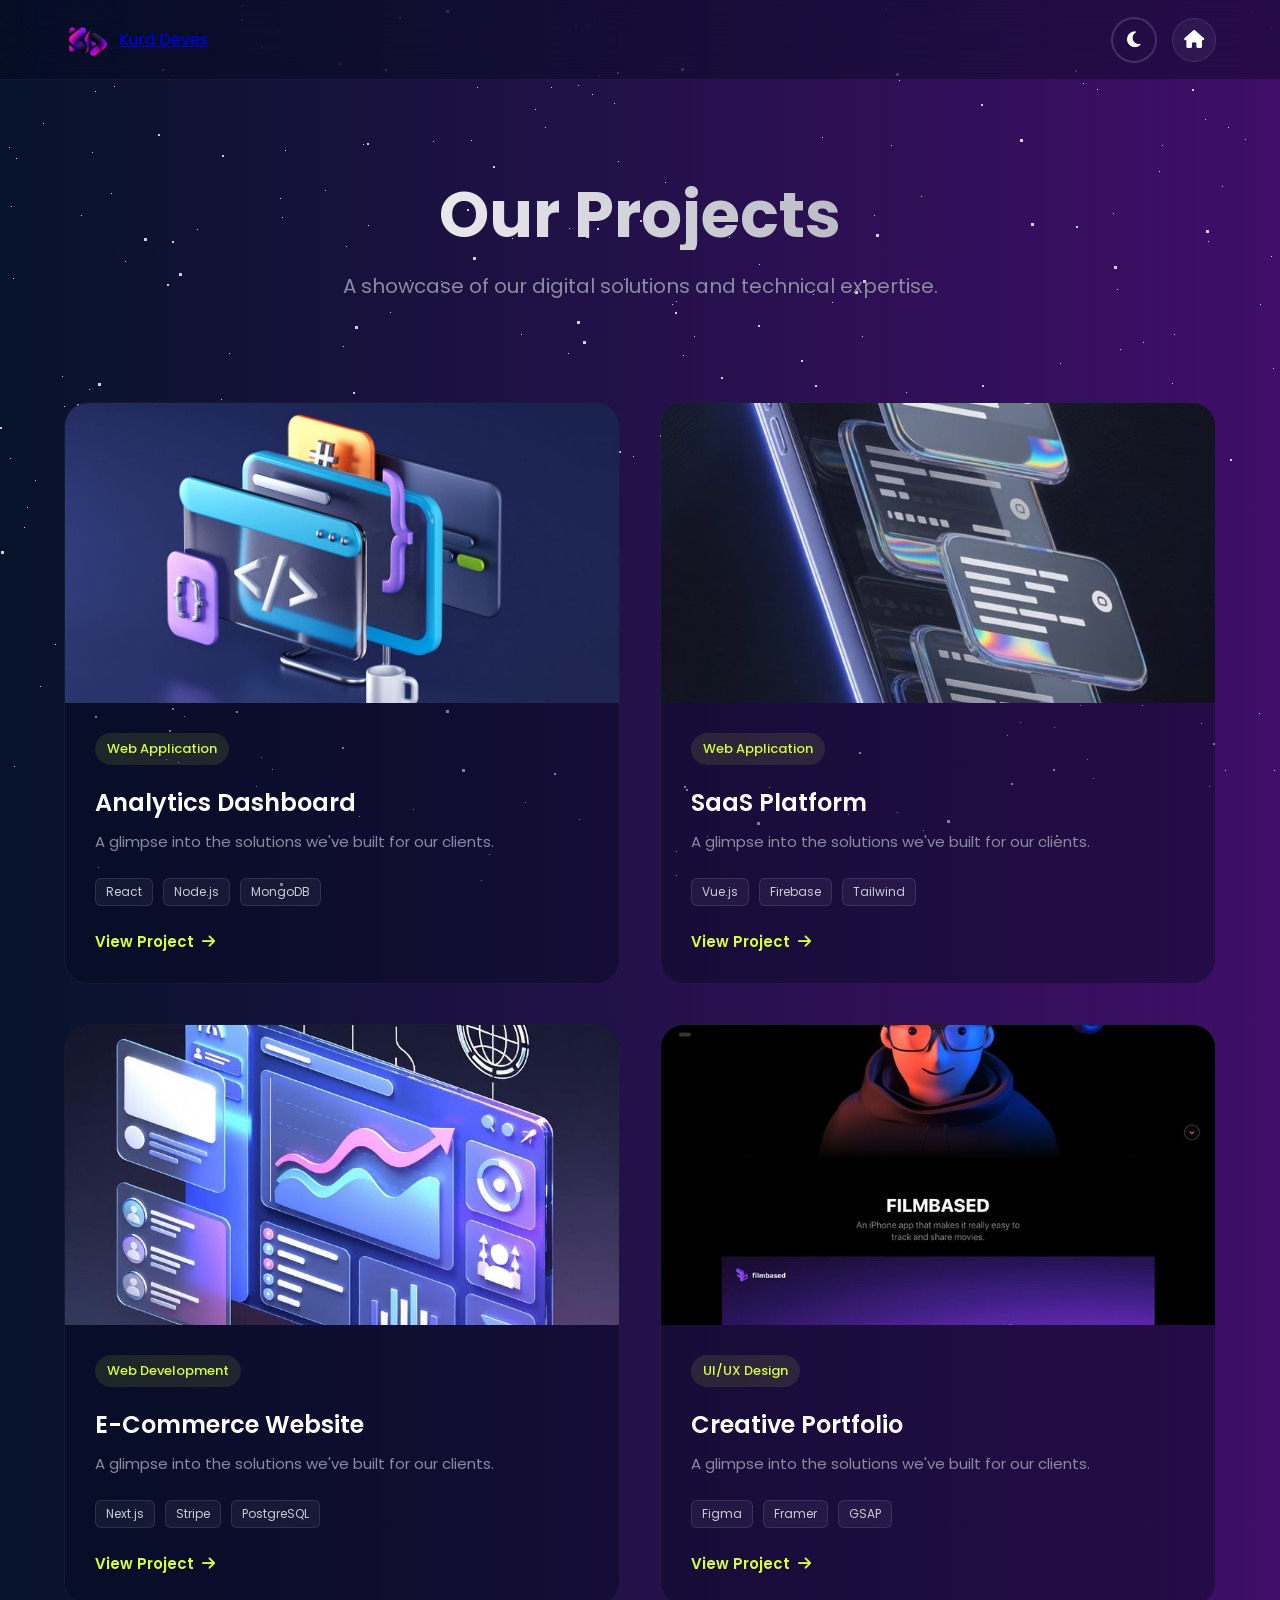
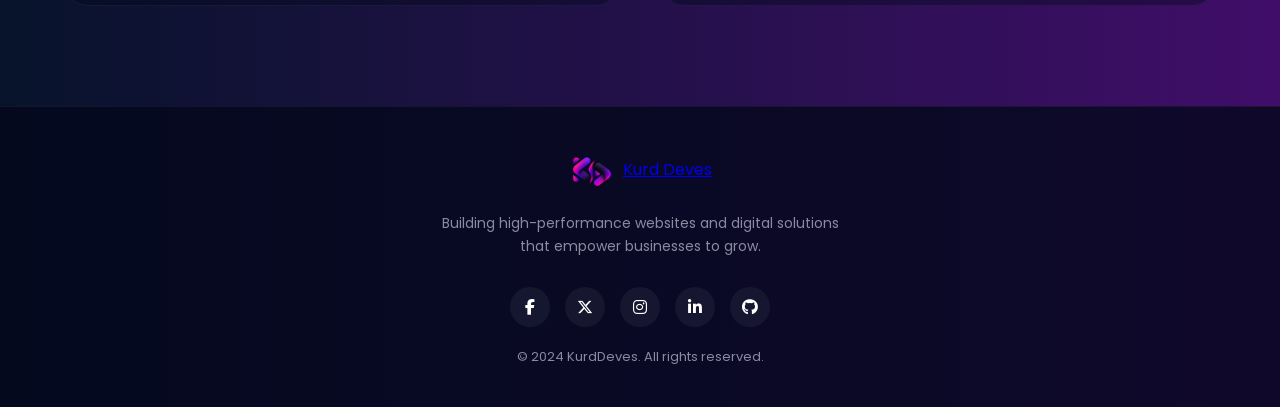
==== commit 374c8aad: "Update logo size constraint in 1440px breakpoint to max 90px" ====
--- a/projects.html
+++ b/projects.html
@@ -189,4 +189,4 @@
     <script src="script.js"></script>
 </body>
 
-</html>
+</html>
--- a/style.css
+++ b/style.css
@@ -226,9 +226,9 @@
 }
 
 .logo img {
-    width: 18%;
-    height: 18%;
-    max-width: fit-content;
+    width: 45px;
+    height: 45px;
+    object-fit: contain;
 }
 
 /* Navigation */
@@ -1357,6 +1357,12 @@
         font-size: 28px;
     }
 
+    .logo img {
+        max-width: 90px;
+        max-height: 90px;
+        object-fit: contain;
+    }
+
     .navbar ul {
         gap: 24px;
     }
@@ -1610,6 +1616,7 @@
     .logo img {
         width: 40px;
         height: 40px;
+        object-fit: contain;
     }
 
     .hero-left h1 {
@@ -1731,6 +1738,7 @@
     .logo img {
         width: 32px;
         height: 32px;
+        object-fit: contain;
     }
 
     /* ── Full-screen nav at 480px ──
@@ -3522,3 +3530,4 @@
 .language-switch.is-active:active .language-knob {
     transform: translateX(42px) scale(0.95);
 }
+
